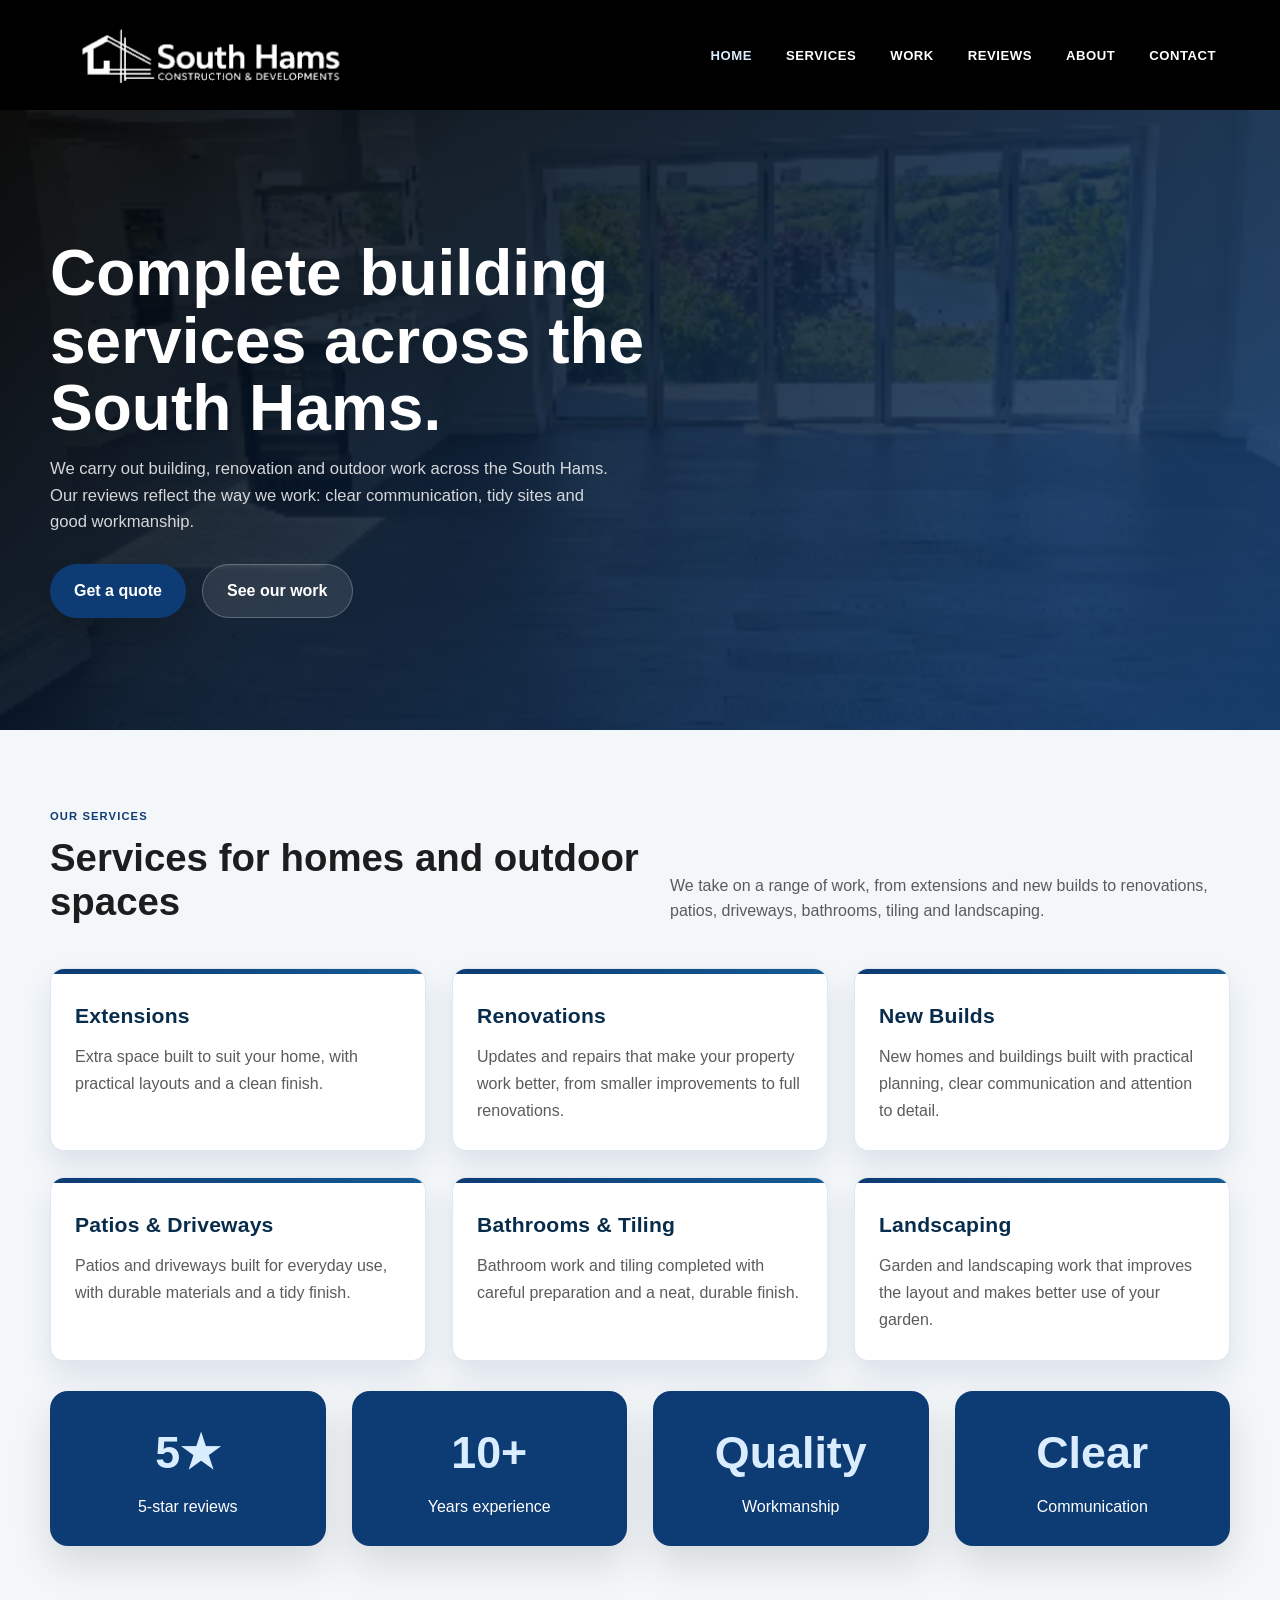
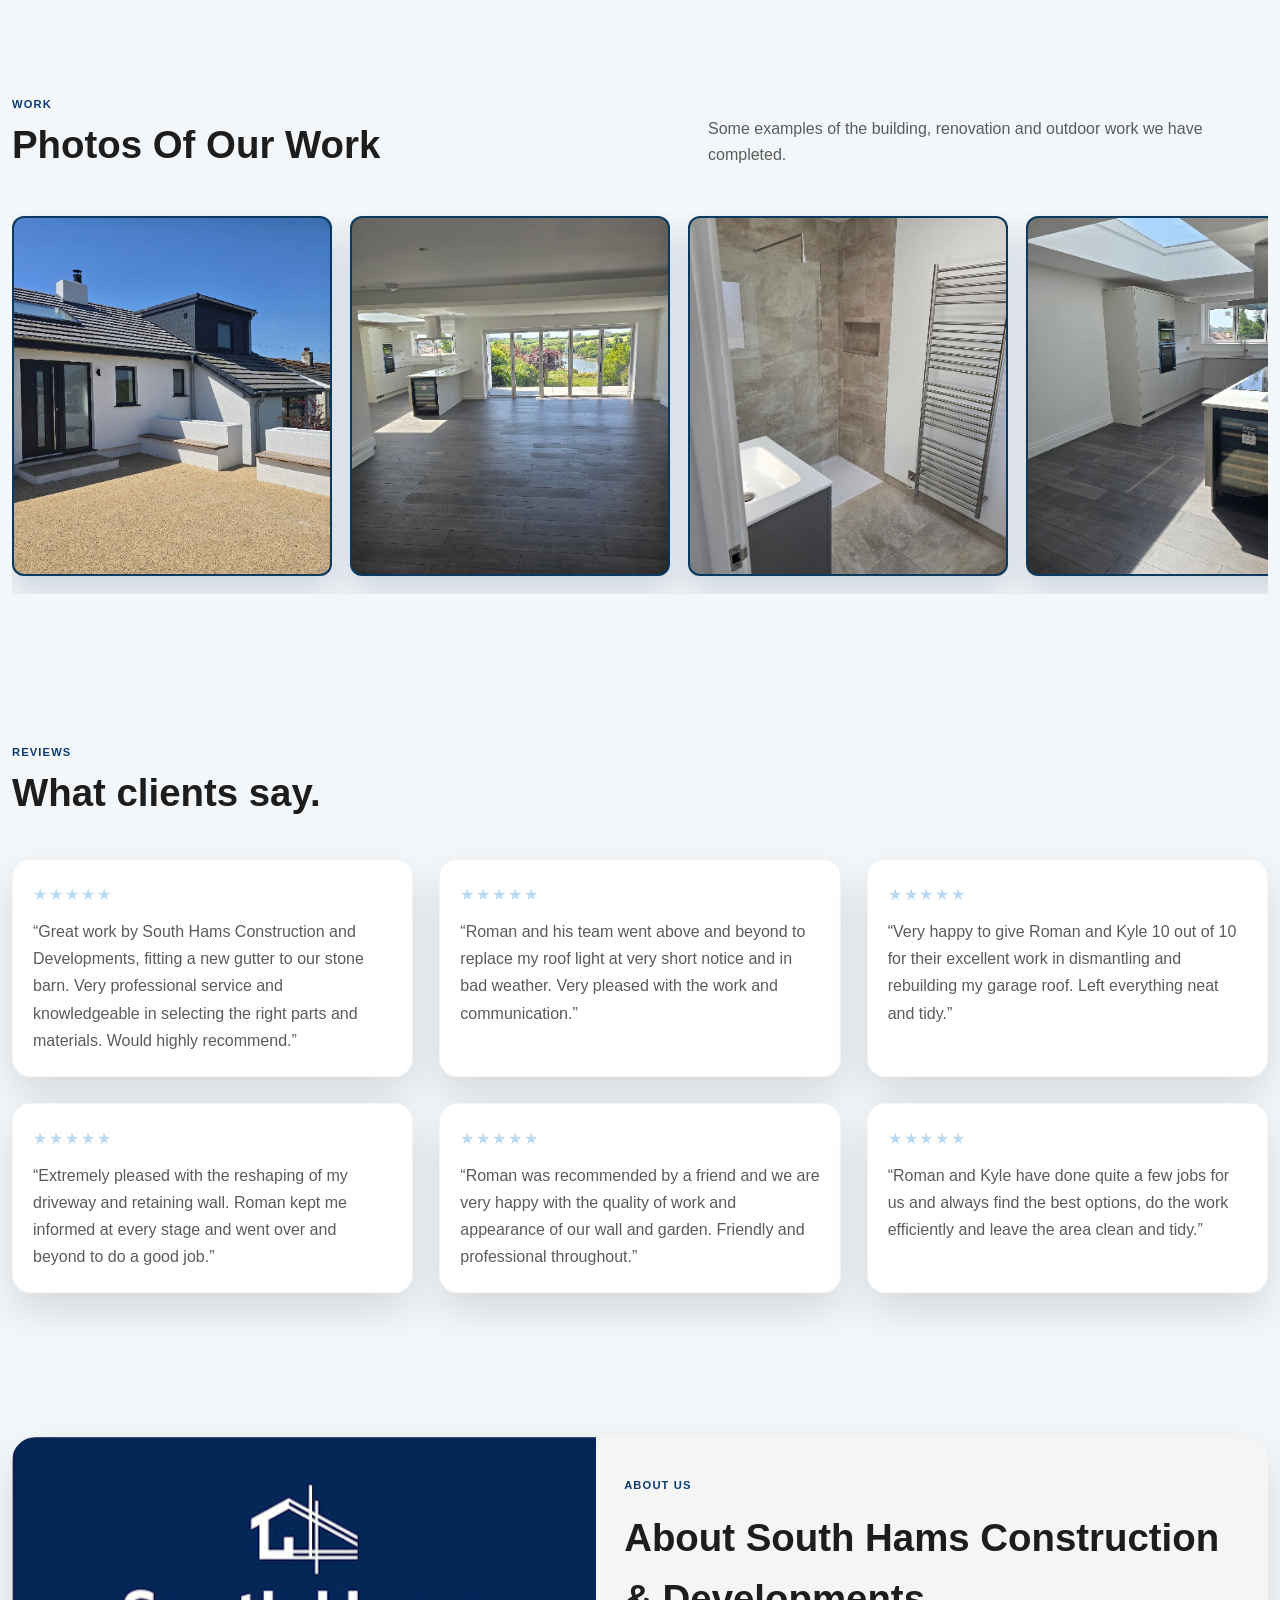
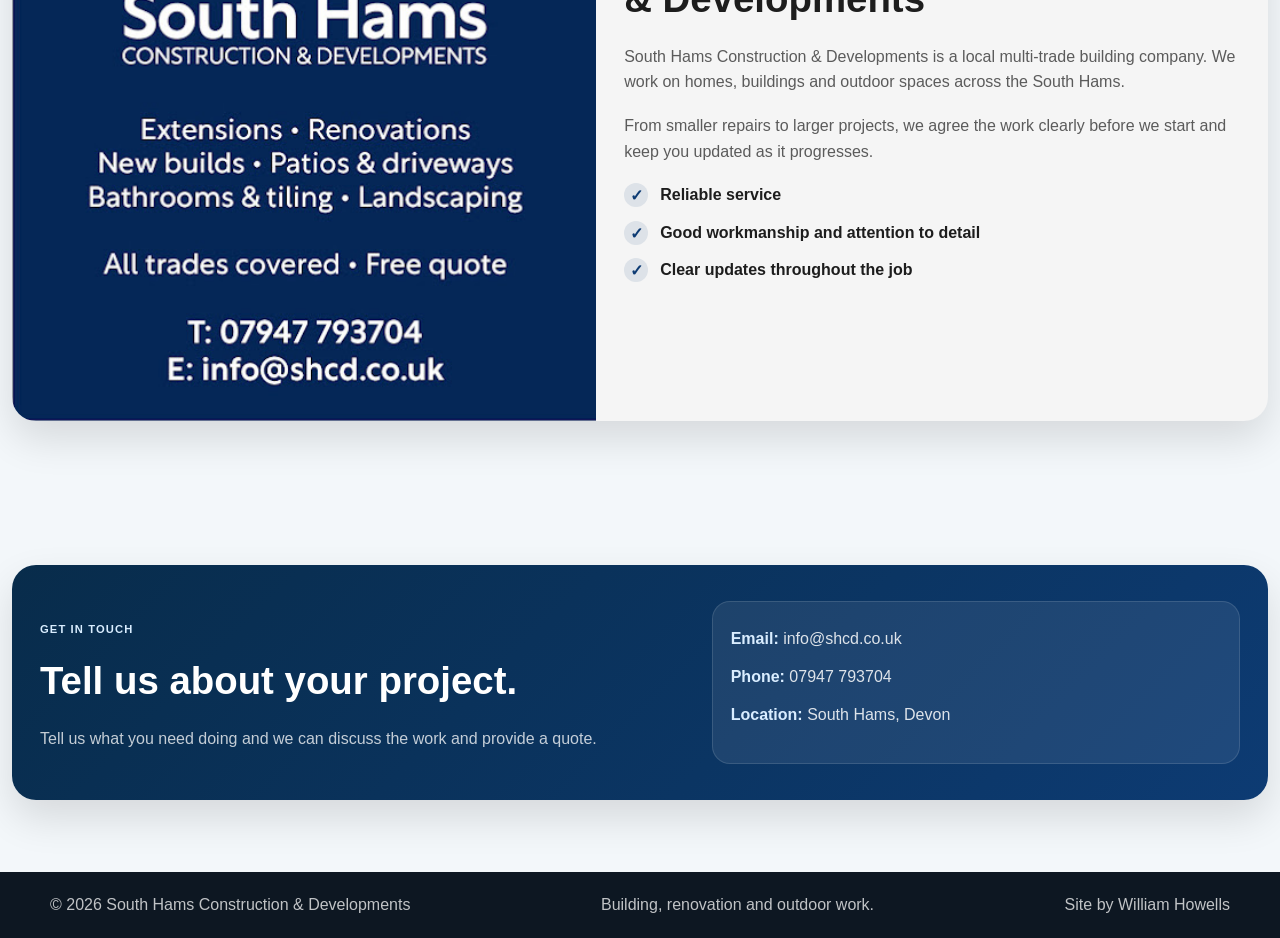
==== index.html @ f692ea6a "Fix Grey in Image" ====
<!DOCTYPE html>
<html lang="en">
    <head>
        <meta charset="UTF-8" />
        <meta name="viewport" content="width=device-width, initial-scale=1.0" />
        <title>South Hams Construction &amp; Developments</title>
        <meta name="description" content="South Hams Construction &amp; Developments delivers multi-trade building, renovation and outdoor work across the South Hams." />
        <meta name="robots" content="index, follow" />
        <meta name="author" content="William Howells" />
        <meta name="theme-color" content="#000000" />
        <meta property="og:type" content="website" />
        <meta property="og:title" content="South Hams Construction and Developments" />
        <meta property="og:description" content="Multi-trade building, renovation and outdoor work across the South Hams." />
        <meta property="og:image" content="Photos/Logo5-transparent.png" />
        <meta name="twitter:card" content="summary" />
        <meta name="twitter:title" content="South Hams Construction and Developments" />
        <meta name="twitter:description" content="Multi-trade building, renovation and outdoor work across the South Hams." />
        <script type="application/ld+json">
        {
            "@context": "https://schema.org",
            "@type": "LocalBusiness",
            "name": "South Hams Construction and Developments",
            "description": "Multi-trade building, renovation and outdoor work across the South Hams.",
            "image": "Photos/Logo5-transparent.png",
            "email": "info@shcd.co.uk",
            "areaServed": {
                "@type": "AdministrativeArea",
                "name": "South Hams, Devon"
            },
            "serviceType": ["Extensions", "Renovations", "New builds", "Patios and driveways", "Bathrooms and tiling", "Landscaping"]
        }
        </script>
        <link rel="stylesheet" href="style.css" />
    </head>
    <body>
        <header class="topbar">
            <div class="container navbar">
                <a href="#home" class="brand" aria-label="South Hams Construction &amp; Developments home">
                    <img src="Photos/Logo5-transparent.png" alt="South Hams Construction &amp; Developments logo" />
                </a>

                <nav class="nav-links" aria-label="Main navigation">
                    <a class="active" href="#home">Home</a>
                    <a href="#services">Services</a>
                    <a href="#work">Work</a>
                    <a href="#reviews">Reviews</a>
                    <a href="#about">About</a>
                    <a href="#contact">Contact</a>
                </nav>
            </div>
        </header>

        <main id="home">
            <section class="hero">
                <div class="container hero-inner">
                    <div class="hero-copy">
                        <h1>Complete building services across the South Hams.</h1>
                        <p>
                            We carry out building, renovation and outdoor work across the South Hams. Our reviews reflect the way we work: clear communication, tidy sites and good workmanship.
                        </p>
                        <div class="hero-actions">
                            <a class="btn btn-primary" href="#contact">Get a quote</a>
                            <a class="btn btn-secondary" href="#work">See our work</a>
                        </div>
                    </div>
                </div>
            </section>

            <section class="section" id="services">
                <div class="container section-inner">
                    <div class="section-heading">
                        <div>
                            <span class="section-tag">Our services</span>
                            <h2>Services for homes and outdoor spaces</h2>
                        </div>
                        <p>
                            We take on a range of work, from extensions and new builds to renovations, patios, driveways, bathrooms, tiling and landscaping.
                        </p>
                    </div>

                    <div class="services-grid">
                        <article class="service-card">
                            <h3>Extensions</h3>
                            <p>Extra space built to suit your home, with practical layouts and a clean finish.</p>
                        </article>

                        <article class="service-card">
                            <h3>Renovations</h3>
                            <p>Updates and repairs that make your property work better, from smaller improvements to full renovations.</p>
                        </article>

                        <article class="service-card">
                            <h3>New Builds</h3>
                            <p>New homes and buildings built with practical planning, clear communication and attention to detail.</p>
                        </article>

                        <article class="service-card">
                            <h3>Patios &amp; Driveways</h3>
                            <p>Patios and driveways built for everyday use, with durable materials and a tidy finish.</p>
                        </article>

                        <article class="service-card">
                            <h3>Bathrooms &amp; Tiling</h3>
                            <p>Bathroom work and tiling completed with careful preparation and a neat, durable finish.</p>
                        </article>

                        <article class="service-card">
                            <h3>Landscaping</h3>
                            <p>Garden and landscaping work that improves the layout and makes better use of your garden.</p>
                        </article>
                    </div>

                    <div class="stats-grid" aria-label="Company highlights">
                        <div class="stat-card">
                            <strong>5★</strong>
                            5-star reviews
                        </div>
                        <div class="stat-card">
                            <strong>10+</strong>
                            Years experience
                        </div>
                        <div class="stat-card">
                            <strong>Quality</strong>
                            Workmanship
                        </div>
                        <div class="stat-card">
                            <strong>Clear</strong>
                            Communication
                        </div>
                    </div>
                </div>
            </section>

            <section class="section" id="work">
                <div class="container section-inner">
                    <div class="section-heading">
                        <div>
                            <span class="section-tag">Work</span>
                            <h2>Photos Of Our Work</h2>
                        </div>
                        <p>
                            Some examples of the building, renovation and outdoor work we have completed.
                        </p>
                    </div>

                    <div class="gallery-grid">
                        <a class="gallery-item" href="Photos/unnamed.jpg" rel="noopener" aria-label="Open full-size image: Construction project"><img src="Photos/unnamed.jpg" alt="Construction project" /></a>
                        <a class="gallery-item" href="Photos/unnamed1.jpg" rel="noopener" aria-label="Open full-size image: Exterior build"><img src="Photos/unnamed1.jpg" alt="Exterior build" /></a>
                        <a class="gallery-item" href="Photos/unnamed3.jpg" rel="noopener" aria-label="Open full-size image: Renovation project"><img src="Photos/unnamed3.jpg" alt="Renovation project" /></a>
                        <a class="gallery-item" href="Photos/unnamed4.jpg" rel="noopener" aria-label="Open full-size image: Patio and structural work"><img src="Photos/unnamed4.jpg" alt="Patio and structural work" /></a>
                        <a class="gallery-item" href="Photos/unnamed5.jpg" rel="noopener" aria-label="Open full-size image: Garden and retaining wall work"><img src="Photos/unnamed5.jpg" alt="Garden and retaining wall work" /></a>
                        <a class="gallery-item" href="Photos/unnamed6.jpg" rel="noopener" aria-label="Open full-size image: Roofing and exterior detail"><img src="Photos/unnamed6.jpg" alt="Roofing and exterior detail" /></a>
                        <a class="gallery-item" href="Photos/unnamed7.jpg" rel="noopener" aria-label="Open full-size image: Building workmanship detail"><img src="Photos/unnamed7.jpg" alt="Building workmanship detail" /></a>
                        <a class="gallery-item" href="Photos/unnamed8.jpg" rel="noopener" aria-label="Open full-size image: Exterior property renovation"><img src="Photos/unnamed8.jpg" alt="Exterior property renovation" /></a>
                        <a class="gallery-item" href="Photos/unnamed9.jpg" rel="noopener" aria-label="Open full-size image: Project detail"><img src="Photos/unnamed9.jpg" alt="Project detail" /></a>
                        <a class="gallery-item" href="Photos/unnamed10.jpg" rel="noopener" aria-label="Open full-size image: Stonework and repair"><img src="Photos/unnamed10.jpg" alt="Stonework and repair" /></a>
                        <a class="gallery-item" href="Photos/unnamed11.jpg" rel="noopener" aria-label="Open full-size image: Construction work detail"><img src="Photos/unnamed11.jpg" alt="Construction work detail" /></a>
                        <a class="gallery-item" href="Photos/unnamed12.jpg" rel="noopener" aria-label="Open full-size image: Property exterior"><img src="Photos/unnamed12.jpg" alt="Property exterior" /></a>
                        <a class="gallery-item" href="Photos/unnamed13.jpg" rel="noopener" aria-label="Open full-size image: Renovation project"><img src="Photos/unnamed13.jpg" alt="Renovation project" /></a>
                        <a class="gallery-item" href="Photos/unnamed14.jpg" rel="noopener" aria-label="Open full-size image: Exterior finish"><img src="Photos/unnamed14.jpg" alt="Exterior finish" /></a>
                        <a class="gallery-item" href="Photos/unnamed15.jpg" rel="noopener" aria-label="Open full-size image: Patio build"><img src="Photos/unnamed15.jpg" alt="Patio build" /></a>
                        <a class="gallery-item" href="Photos/unnamed16.jpg" rel="noopener" aria-label="Open full-size image: Building exterior"><img src="Photos/unnamed16.jpg" alt="Building exterior" /></a>
                        <a class="gallery-item" href="Photos/unnamed17.jpg" rel="noopener" aria-label="Open full-size image: Building project"><img src="Photos/unnamed17.jpg" alt="Building project" /></a>
                        <a class="gallery-item" href="Photos/unnamed18.jpg" rel="noopener" aria-label="Open full-size image: Construction project"><img src="Photos/unnamed18.jpg" alt="Construction project" /></a>
                        <a class="gallery-item" href="Photos/unnamed19.jpg" rel="noopener" aria-label="Open full-size image: Exterior project"><img src="Photos/unnamed19.jpg" alt="Exterior project" /></a>
                        <a class="gallery-item" href="Photos/unnamed20.jpg" rel="noopener" aria-label="Open full-size image: Property improvement"><img src="Photos/unnamed20.jpg" alt="Property improvement" /></a>
                        <a class="gallery-item" href="Photos/unnamed21.jpg" rel="noopener" aria-label="Open full-size image: Building work"><img src="Photos/unnamed21.jpg" alt="Building work" /></a>
                        <a class="gallery-item" href="Photos/unnamed22.jpg" rel="noopener" aria-label="Open full-size image: Renovation work"><img src="Photos/unnamed22.jpg" alt="Renovation work" /></a>
                        <a class="gallery-item" href="Photos/unnamed23.jpg" rel="noopener" aria-label="Open full-size image: Outdoor improvement"><img src="Photos/unnamed23.jpg" alt="Outdoor improvement" /></a>
                    </div>
                </div>
            </section>

            <section class="section" id="reviews">
                <div class="container section-inner">
                    <div class="section-heading">
                        <div>
                            <span class="section-tag">Reviews</span>
                            <h2>What clients say.</h2>
                        </div>
                    </div>

                    <div class="review-grid">
                        <article class="review-card">
                            <div class="review-stars">★★★★★</div>
                            <p>“Great work by South Hams Construction and Developments, fitting a new gutter to our stone barn. Very professional service and knowledgeable in selecting the right parts and materials. Would highly recommend.”</p>
                        </article>
                        <article class="review-card">
                            <div class="review-stars">★★★★★</div>
                            <p>“Roman and his team went above and beyond to replace my roof light at very short notice and in bad weather. Very pleased with the work and communication.”</p>
                        </article>
                        <article class="review-card">
                            <div class="review-stars">★★★★★</div>
                            <p>“Very happy to give Roman and Kyle 10 out of 10 for their excellent work in dismantling and rebuilding my garage roof. Left everything neat and tidy.”</p>
                        </article>
                        <article class="review-card">
                            <div class="review-stars">★★★★★</div>
                            <p>“Extremely pleased with the reshaping of my driveway and retaining wall. Roman kept me informed at every stage and went over and beyond to do a good job.”</p>
                        </article>
                        <article class="review-card">
                            <div class="review-stars">★★★★★</div>
                            <p>“Roman was recommended by a friend and we are very happy with the quality of work and appearance of our wall and garden. Friendly and professional throughout.”</p>
                        </article>
                        <article class="review-card">
                            <div class="review-stars">★★★★★</div>
                            <p>“Roman and Kyle have done quite a few jobs for us and always find the best options, do the work efficiently and leave the area clean and tidy.”</p>
                        </article>
                    </div>
                </div>
            </section>

            <section class="section" id="about">
                <div class="container about-wrap">
                    <div class="about-grid">
                        <div class="about-image">
                            <img src="Photos/Logo2.jpg" alt="South Hams Construction &amp; Developments company branding" />
                        </div>

                        <div class="about-copy">
                            <span class="section-tag">About us</span>
                            <h3>About South Hams Construction &amp; Developments</h3>
                            <p>
                                South Hams Construction &amp; Developments is a local multi-trade building company. We work on homes, buildings and outdoor spaces across the South Hams.
                            </p>
                            <p>
                                From smaller repairs to larger projects, we agree the work clearly before we start and keep you updated as it progresses.
                            </p>
                            <ul class="check-list">
                                <li>Reliable service</li>
                                <li>Good workmanship and attention to detail</li>
                                <li>Clear updates throughout the job</li>
                            </ul>
                        </div>
                    </div>
                </div>
            </section>

            <section class="section" id="contact">
                <div class="container contact">
                    <div class="contact-grid">
                        <div class="contact-copy">
                            <span class="section-tag" style="color: var(--brand-gold-soft);">Get in touch</span>
                            <h2>Tell us about your project.</h2>
                            <p>
                                Tell us what you need doing and we can discuss the work and provide a quote.
                            </p>
                        </div>

                        <div class="contact-card">
                            <p><strong>Email:</strong> <a href="mailto:info@shcd.co.uk">info@shcd.co.uk</a></p>
                            <p><strong>Phone:</strong> <a href="tel:07947793704">07947 793704</a></p>
                            <p><strong>Location:</strong> South Hams, Devon</p>
                        </div>
                    </div>
                </div>
            </section>
        </main>

        <div class="lightbox" id="lightbox" role="dialog" aria-modal="true" aria-label="Image preview" hidden>
            <button class="lightbox-close" id="lightbox-close" type="button" aria-label="Close image preview">&times;</button>
            <img class="lightbox-image" id="lightbox-image" alt="" />
        </div>

        <footer>
            <div class="container footer-inner">
                <span>© 2026 South Hams Construction &amp; Developments</span>
                <span>Building, renovation and outdoor work.</span>
                <span>Site by William Howells</span>
            </div>
        </footer>
        <script>
            const galleryLinks = document.querySelectorAll(".gallery-item");
            const lightbox = document.getElementById("lightbox");
            const lightboxImage = document.getElementById("lightbox-image");
            const lightboxClose = document.getElementById("lightbox-close");
            let lastFocusedGalleryItem;

            function closeLightbox() {
                lightbox.hidden = true;
                document.body.classList.remove("lightbox-open");
                if (lastFocusedGalleryItem) lastFocusedGalleryItem.focus();
            }

            galleryLinks.forEach((galleryLink) => {
                galleryLink.addEventListener("click", (event) => {
                    event.preventDefault();
                    lastFocusedGalleryItem = galleryLink;
                    lightboxImage.src = galleryLink.href;
                    lightboxImage.alt = galleryLink.querySelector("img").alt;
                    lightbox.hidden = false;
                    document.body.classList.add("lightbox-open");
                    lightboxClose.focus();
                });
            });

            lightboxClose.addEventListener("click", closeLightbox);
            lightbox.addEventListener("click", (event) => {
                if (event.target === lightbox) closeLightbox();
            });
            document.addEventListener("keydown", (event) => {
                if (event.key === "Escape" && !lightbox.hidden) closeLightbox();
            });
        </script>
    </body>
</html>
---- style.css ----
:root {
    --brand-black: #000000;
    --brand-black-soft: #111111;
    --brand-blue: #0d3b73;
    --brand-blue-deep: #082c4b;
    --brand-blue-mid: #155a93;
    --brand-blue-light: #e8f1f8;
    --brand-gold: #b9d9f2;
    --brand-gold-soft: #d9edff;
    --text: #1d1d1d;
    --muted: #5b5b5b;
    --white: #ffffff;
    --panel: #f5f5f5;
    --shadow: 0 18px 40px rgba(0, 0, 0, 0.12);
}

* {
    box-sizing: border-box;
}

html {
    scroll-behavior: smooth;
}

body {
    margin: 0;
    font-family: Arial, Helvetica, sans-serif;
    background: #f3f7fa;
    color: var(--text);
    line-height: 1.6;
}

a {
    color: inherit;
    text-decoration: none;
}

img {
    max-width: 100%;
    display: block;
}

.container {
    width: min(1180px, calc(100% - 32px));
    margin: 0 auto;
}

.topbar {
    position: sticky;
    top: 0;
    z-index: 20;
    background: #000000;
    border-bottom: none;
    box-shadow: none;
}

.navbar {
    display: flex;
    align-items: center;
    justify-content: space-between;
    min-height: 110px;
    gap: 20px;
}

.brand {
    display: inline-flex;
    align-items: center;
    gap: 0;
    font-weight: 800;
    letter-spacing: 0.05em;
    text-transform: uppercase;
    color: #ffffff;
    font-size: 0.8rem;
}

.brand img {
    width: clamp(230px, 26vw, 340px);
    height: auto;
    object-fit: contain;
    border-radius: 0;
    background: transparent;
    box-shadow: none;
    padding: 0;
    margin: 0;
    display: block;
    filter: none;
}

.nav-links {
    display: flex;
    align-items: center;
    gap: 6px;
    flex-wrap: wrap;
}

.nav-links a {
    padding: 10px 14px;
    border-radius: 0;
    font-size: 0.82rem;
    font-weight: 700;
    letter-spacing: 0.04em;
    color: var(--white);
    text-transform: uppercase;
    transition: all 0.2s ease;
}

.nav-links a:hover,
.nav-links a.active {
    background: transparent;
    color: var(--brand-gold-soft);
    box-shadow: none;
}

.hero {
    background: linear-gradient(135deg, rgba(0, 0, 0, 0.9), rgba(13, 59, 115, 0.82)),
        url('Photos/unnamed1.jpg') center/cover no-repeat;
    min-height: 620px;
    display: flex;
    align-items: center;
}

.hero-inner {
    display: grid;
    grid-template-columns: 1fr;
    align-items: center;
    gap: 42px;
    padding: 72px 0;
}

.hero-copy {
    color: var(--white);
    max-width: 700px;
}

.eyebrow {
    display: inline-block;
    background: rgba(21, 90, 147, 0.28);
    color: var(--brand-gold-soft);
    border: 1px solid rgba(217, 237, 255, 0.5);
    padding: 8px 14px;
    border-radius: 999px;
    letter-spacing: 0.09em;
    text-transform: uppercase;
    font-weight: 800;
    font-size: 0.68rem;
}

.hero-copy h1 {
    font-size: clamp(2.4rem, 5vw, 4.5rem);
    line-height: 1.05;
    margin: 18px 0 14px;
}

.hero-copy p {
    margin: 0;
    color: rgba(255, 255, 255, 0.82);
    max-width: 560px;
    font-size: 1.04rem;
}

.hero-actions {
    display: flex;
    flex-wrap: wrap;
    gap: 16px;
    margin-top: 28px;
}

.btn {
    display: inline-flex;
    align-items: center;
    justify-content: center;
    border-radius: 999px;
    padding: 13px 24px;
    font-weight: 700;
    transition: transform 0.2s ease;
}

.btn:hover {
    transform: translateY(-1px);
}

.btn-primary {
    background: var(--brand-blue);
    color: var(--white);
    box-shadow: 0 15px 28px rgba(17, 17, 17, 0.2);
}

.btn-secondary {
    background: rgba(255, 255, 255, 0.1);
    color: var(--white);
    border: 1px solid rgba(255, 255, 255, 0.24);
}

.hero-card {
    background: rgba(255, 255, 255, 0.1);
    border: 1px solid rgba(255, 255, 255, 0.2);
    border-radius: 22px;
    padding: 18px;
    box-shadow: var(--shadow);
}

.hero-card img {
    width: 100%;
    height: 260px;
    object-fit: cover;
    border-radius: 15px;
    margin-bottom: 16px;
}

.hero-card .hero-logo {
    width: calc(100% + 36px);
    max-width: none;
    height: auto;
    aspect-ratio: 319 / 77;
    object-fit: contain;
    background: #ffffff;
    padding: 0;
    margin-left: -18px;
}

.hero-card h3 {
    margin: 0 0 6px;
    font-size: 1.4rem;
    color: var(--white);
}

.hero-card p {
    margin: 0;
    color: rgba(255, 255, 255, 0.8);
}

.section {
    padding: 72px 0;
}

.section-inner {
    display: grid;
    gap: 30px;
}

.section-heading {
    display: flex;
    justify-content: space-between;
    gap: 18px;
    align-items: end;
    margin-bottom: 14px;
}

.section-heading h2 {
    margin: 8px 0 0;
    font-size: clamp(2rem, 3vw, 3rem);
    line-height: 1.15;
}

.section-tag {
    color: var(--brand-blue);
    text-transform: uppercase;
    letter-spacing: 0.1em;
    font-size: 0.7rem;
    font-weight: 800;
}

#work .container,
#reviews .container,
#about .container,
#contact .container {
    width: min(1400px, calc(100% - 24px));
}

.section-heading p {
    margin: 0;
    max-width: 560px;
    color: var(--muted);
}

.services-grid,
.contact-grid,
.gallery-grid,
.stats-grid,
.review-grid {
    display: grid;
    gap: 26px;
}

.services-grid {
    grid-template-columns: repeat(3, minmax(0, 1fr));
}

.service-card {
    position: relative;
    overflow: hidden;
    background: var(--white);
    border-radius: 14px;
    padding: 30px 24px 26px;
    box-shadow: 0 14px 30px rgba(8, 44, 75, 0.1);
    border: 1px solid rgba(13, 59, 115, 0.12);
    transition: transform 0.2s ease, box-shadow 0.2s ease, border-color 0.2s ease;
}

.service-card::before {
    content: "";
    position: absolute;
    inset: 0 0 auto;
    height: 5px;
    background: linear-gradient(90deg, var(--brand-blue), var(--brand-blue-mid));
}

.service-card:hover {
    transform: translateY(-5px);
    border-color: rgba(13, 59, 115, 0.3);
    box-shadow: 0 20px 36px rgba(8, 44, 75, 0.16);
}

.service-icon {
    width: 54px;
    height: 54px;
    display: grid;
    place-items: center;
    border-radius: 16px;
    background: rgba(13, 59, 115, 0.08);
    font-size: 1.5rem;
    margin-bottom: 16px;
}

.service-card h3 {
    margin: 0 0 10px;
    color: var(--brand-blue-deep);
    font-size: 1.32rem;
    letter-spacing: 0.01em;
}

.service-card p {
    margin: 0;
    color: var(--muted);
    line-height: 1.7;
}

.stats-grid {
    grid-template-columns: repeat(4, minmax(0, 1fr));
}

.stat-card {
    background: var(--brand-blue);
    color: var(--white);
    border-radius: 18px;
    padding: 26px 18px;
    text-align: center;
    box-shadow: var(--shadow);
}

.stat-card strong {
    display: block;
    font-size: clamp(2rem, 4vw, 2.8rem);
    color: var(--brand-gold-soft);
    margin-bottom: 6px;
}

.gallery-grid {
    display: grid;
    grid-auto-flow: column;
    grid-auto-columns: minmax(320px, 1fr);
    gap: 18px;
    width: 100%;
    overflow-x: auto;
    overscroll-behavior-inline: contain;
    scroll-snap-type: x proximity;
    padding: 4px 4px 18px;
    scrollbar-color: var(--brand-blue-mid) var(--brand-blue-light);
    scrollbar-width: thin;
}

.gallery-grid::-webkit-scrollbar {
    height: 10px;
}

.gallery-grid::-webkit-scrollbar-track {
    background: var(--brand-blue-light);
    border-radius: 999px;
}

.gallery-grid::-webkit-scrollbar-thumb {
    background: var(--brand-blue-mid);
    border-radius: 999px;
}

.gallery-item {
    scroll-snap-align: start;
    position: relative;
    display: block;
    overflow: hidden;
    border-radius: 12px;
    background: var(--brand-blue-deep);
    box-shadow: 0 16px 32px rgba(8, 44, 75, 0.16);
    height: 360px;
    border: 2px solid rgba(21, 90, 147, 0.28);
    transition: transform 0.25s ease, box-shadow 0.25s ease, border-color 0.25s ease;
}

.gallery-item::after {
    content: "";
    position: absolute;
    inset: 0;
    background: linear-gradient(135deg, rgba(13, 59, 115, 0.28), rgba(0, 0, 0, 0.08));
    opacity: 0;
    pointer-events: none;
    transition: opacity 0.25s ease;
}

.gallery-item:focus-visible {
    outline: 3px solid var(--brand-blue-mid);
    outline-offset: 4px;
}

.gallery-item:hover {
    transform: translateY(-5px);
    border-color: var(--brand-blue-mid);
    box-shadow: 0 24px 42px rgba(8, 44, 75, 0.26);
}

.gallery-item:hover::after {
    opacity: 1;
}

.gallery-item img {
    width: 100%;
    height: 100%;
    object-fit: cover;
    object-position: center;
    transition: transform 0.45s ease;
}

.gallery-item:hover img {
    transform: scale(1.05);
}

.about-wrap {
    background: var(--panel);
    border-radius: 24px;
    overflow: hidden;
    box-shadow: var(--shadow);
}

.about-grid {
    display: grid;
    grid-template-columns: 1fr 1.15fr;
}

.about-image img {
    width: 100%;
    height: 100%;
    object-fit: cover;
}

.about-copy {
    padding: 34px 28px;
}

.about-copy h3 {
    margin: 10px 0 14px;
    font-size: clamp(2rem, 3vw, 2.6rem);
}

.about-copy p {
    margin: 0 0 18px;
    color: var(--muted);
}

.check-list {
    list-style: none;
    padding: 0;
    margin: 0;
    display: grid;
    gap: 12px;
}

.check-list li {
    display: flex;
    align-items: center;
    gap: 12px;
    font-weight: 700;
    color: var(--text);
}

.check-list li::before {
    content: "✓";
    width: 24px;
    height: 24px;
    display: inline-grid;
    place-items: center;
    border-radius: 50%;
    background: rgba(13, 59, 115, 0.1);
    color: var(--brand-blue);
}

.review-grid {
    grid-template-columns: repeat(3, minmax(0, 1fr));
}

.review-card {
    background: var(--white);
    border-radius: 18px;
    padding: 22px 20px;
    box-shadow: var(--shadow);
    border: 1px solid rgba(13, 59, 115, 0.05);
}

.review-stars {
    color: var(--brand-gold);
    letter-spacing: 0.12em;
    font-size: 1rem;
    margin-bottom: 10px;
}

.review-card p {
    margin: 0;
    color: var(--muted);
    line-height: 1.7;
}

.contact {
    background: linear-gradient(135deg, var(--brand-blue-deep), var(--brand-blue));
    color: var(--white);
    border-radius: 24px;
    padding: 36px 28px;
    box-shadow: var(--shadow);
}

.contact-grid {
    grid-template-columns: 1.1fr 0.9fr;
    align-items: center;
}

.contact-copy h2 {
    margin: 10px 0 0;
    font-size: clamp(2rem, 3vw, 3rem);
}

.contact-copy p {
    margin: 14px 0 0;
    color: rgba(255, 255, 255, 0.76);
}

.contact-card {
    background: rgba(255, 255, 255, 0.08);
    border: 1px solid rgba(255, 255, 255, 0.12);
    border-radius: 18px;
    padding: 24px 18px;
}

.contact-card p {
    margin: 0 0 12px;
    color: rgba(255, 255, 255, 0.85);
}

.contact-card strong {
    color: var(--brand-gold-soft);
}

footer {
    background: #0d1722;
    color: rgba(255, 255, 255, 0.74);
    padding: 20px 0;
}

.footer-inner {
    display: flex;
    justify-content: space-between;
    align-items: center;
    gap: 12px;
    flex-wrap: wrap;
}

@media (max-width: 980px) {
    .hero-inner,
    .about-grid,
    .contact-grid,
    .services-grid,
    .review-grid {
        grid-template-columns: 1fr;
    }

    .gallery-grid {
        grid-template-columns: repeat(2, minmax(0, 1fr));
    }

    .stats-grid {
        grid-template-columns: repeat(2, minmax(0, 1fr));
    }

    .section-heading {
        display: block;
    }
    .section-heading p {
        margin-top: 12px;
    }
}

@media (max-width: 620px) {
    .navbar {
        padding: 14px 0;
        min-height: auto;
        flex-direction: column;
        align-items: flex-start;
    }

    .nav-links {
        gap: 6px;
    }

    .nav-links a {
        padding: 8px 10px;
        font-size: 0.8rem;
    }

    .hero {
        min-height: 520px;
    }

    .gallery-grid,
    .stats-grid {
        grid-template-columns: 1fr;
    }

    .hero-card img {
        height: 220px;
    }

    .about-copy {
        padding: 24px 18px;
    }
}

@media (max-width: 980px) {
    .gallery-grid {
        grid-template-columns: none;
        grid-auto-columns: minmax(280px, 44vw);
    }
}

@media (max-width: 620px) {
    .gallery-grid {
        grid-template-columns: none;
        grid-auto-columns: minmax(260px, 84vw);
    }
}

.lightbox {
    position: fixed;
    inset: 0;
    z-index: 100;
    display: grid;
    place-items: center;
    padding: 32px;
    background: rgba(0, 0, 0, 0.9);
}

.lightbox[hidden] {
    display: none;
}

.lightbox-image {
    max-width: min(1100px, 94vw);
    max-height: 88vh;
    width: auto;
    height: auto;
    object-fit: contain;
    border: 2px solid var(--brand-blue-mid);
    box-shadow: 0 24px 60px rgba(0, 0, 0, 0.45);
}

.lightbox-close {
    position: absolute;
    top: 20px;
    right: 24px;
    width: 44px;
    height: 44px;
    border: 1px solid rgba(255, 255, 255, 0.45);
    border-radius: 50%;
    background: var(--brand-black);
    color: var(--white);
    font-size: 1.8rem;
    line-height: 1;
    cursor: pointer;
}

.lightbox-close:hover,
.lightbox-close:focus-visible {
    background: var(--brand-blue);
}

.lightbox-open {
    overflow: hidden;
}

/* Mobile layout refinements */
@media (max-width: 620px) {
    .container {
        width: min(calc(100% - 24px), 560px);
    }

    .navbar {
        display: block;
        min-height: 0;
        padding: 10px 0 12px;
    }

    .brand img {
        width: 245px;
    }

    .nav-links {
        width: calc(100vw - 24px);
        margin-top: 10px;
        gap: 4px;
        flex-wrap: nowrap;
        overflow-x: auto;
        padding-bottom: 4px;
        scrollbar-width: none;
    }

    .nav-links::-webkit-scrollbar {
        display: none;
    }

    .nav-links a {
        flex: 0 0 auto;
        padding: 8px 11px;
        font-size: 0.7rem;
        letter-spacing: 0.02em;
    }

    .hero {
        min-height: 0;
    }

    .hero-inner {
        padding: 56px 0 64px;
    }

    .hero-copy h1 {
        font-size: clamp(2.2rem, 11vw, 3.25rem);
        line-height: 1.02;
        margin-top: 16px;
    }

    .hero-copy p {
        font-size: 0.98rem;
    }

    .hero-actions {
        display: grid;
        grid-template-columns: 1fr;
        gap: 10px;
        margin-top: 22px;
    }

    .btn {
        width: 100%;
        padding: 12px 18px;
    }

    .section {
        padding: 48px 0;
    }

    .section-inner {
        gap: 22px;
    }

    .section-heading h2 {
        font-size: 1.85rem;
    }

    .services-grid,
    .review-grid {
        gap: 14px;
    }

    .service-card,
    .review-card {
        padding: 24px 18px 22px;
    }

    .stats-grid {
        gap: 12px;
        grid-template-columns: repeat(2, minmax(0, 1fr));
    }

    .stat-card {
        padding: 18px 10px;
        font-size: 0.88rem;
    }

    .stat-card strong {
        font-size: 1.65rem;
    }

    .about-copy {
        padding: 26px 20px;
    }

    .about-copy h3,
    .contact-copy h2 {
        font-size: 1.85rem;
    }

    .contact {
        border-radius: 16px;
        padding: 26px 18px;
    }

    .contact-card {
        padding: 18px 16px;
        overflow-wrap: anywhere;
    }

    .footer-inner {
        display: grid;
        gap: 4px;
        font-size: 0.82rem;
    }

    .lightbox {
        padding: 16px;
    }

    .lightbox-image {
        max-width: 96vw;
        max-height: 78vh;
    }

    .lightbox-close {
        top: 12px;
        right: 12px;
    }
}

/* Mobile card emphasis */
@media (max-width: 620px) {
    .service-card,
    .review-card {
        border: 1px solid rgba(13, 59, 115, 0.18);
        border-left: 5px solid var(--brand-blue-mid);
        border-radius: 10px;
        box-shadow: 0 10px 22px rgba(8, 44, 75, 0.12);
    }

    .service-card::before {
        height: 3px;
    }

    .service-card h3 {
        font-size: 1.2rem;
    }

    .service-card p,
    .review-card p {
        font-size: 0.94rem;
        line-height: 1.6;
    }

    .review-card {
        background: #ffffff;
    }

    .review-stars {
        margin-bottom: 8px;
    }

    .stat-card {
        min-height: 104px;
        display: grid;
        align-content: center;
        border-radius: 10px;
        border: 1px solid rgba(217, 237, 255, 0.32);
        box-shadow: 0 10px 22px rgba(8, 44, 75, 0.16);
    }

    .about-wrap {
        border: 1px solid rgba(13, 59, 115, 0.16);
        box-shadow: 0 12px 26px rgba(8, 44, 75, 0.12);
    }

    .contact {
        border: 1px solid rgba(217, 237, 255, 0.28);
        box-shadow: 0 14px 30px rgba(8, 44, 75, 0.2);
    }

    .contact-card {
        border-left: 4px solid var(--brand-gold-soft);
        background: rgba(0, 0, 0, 0.2);
    }
}
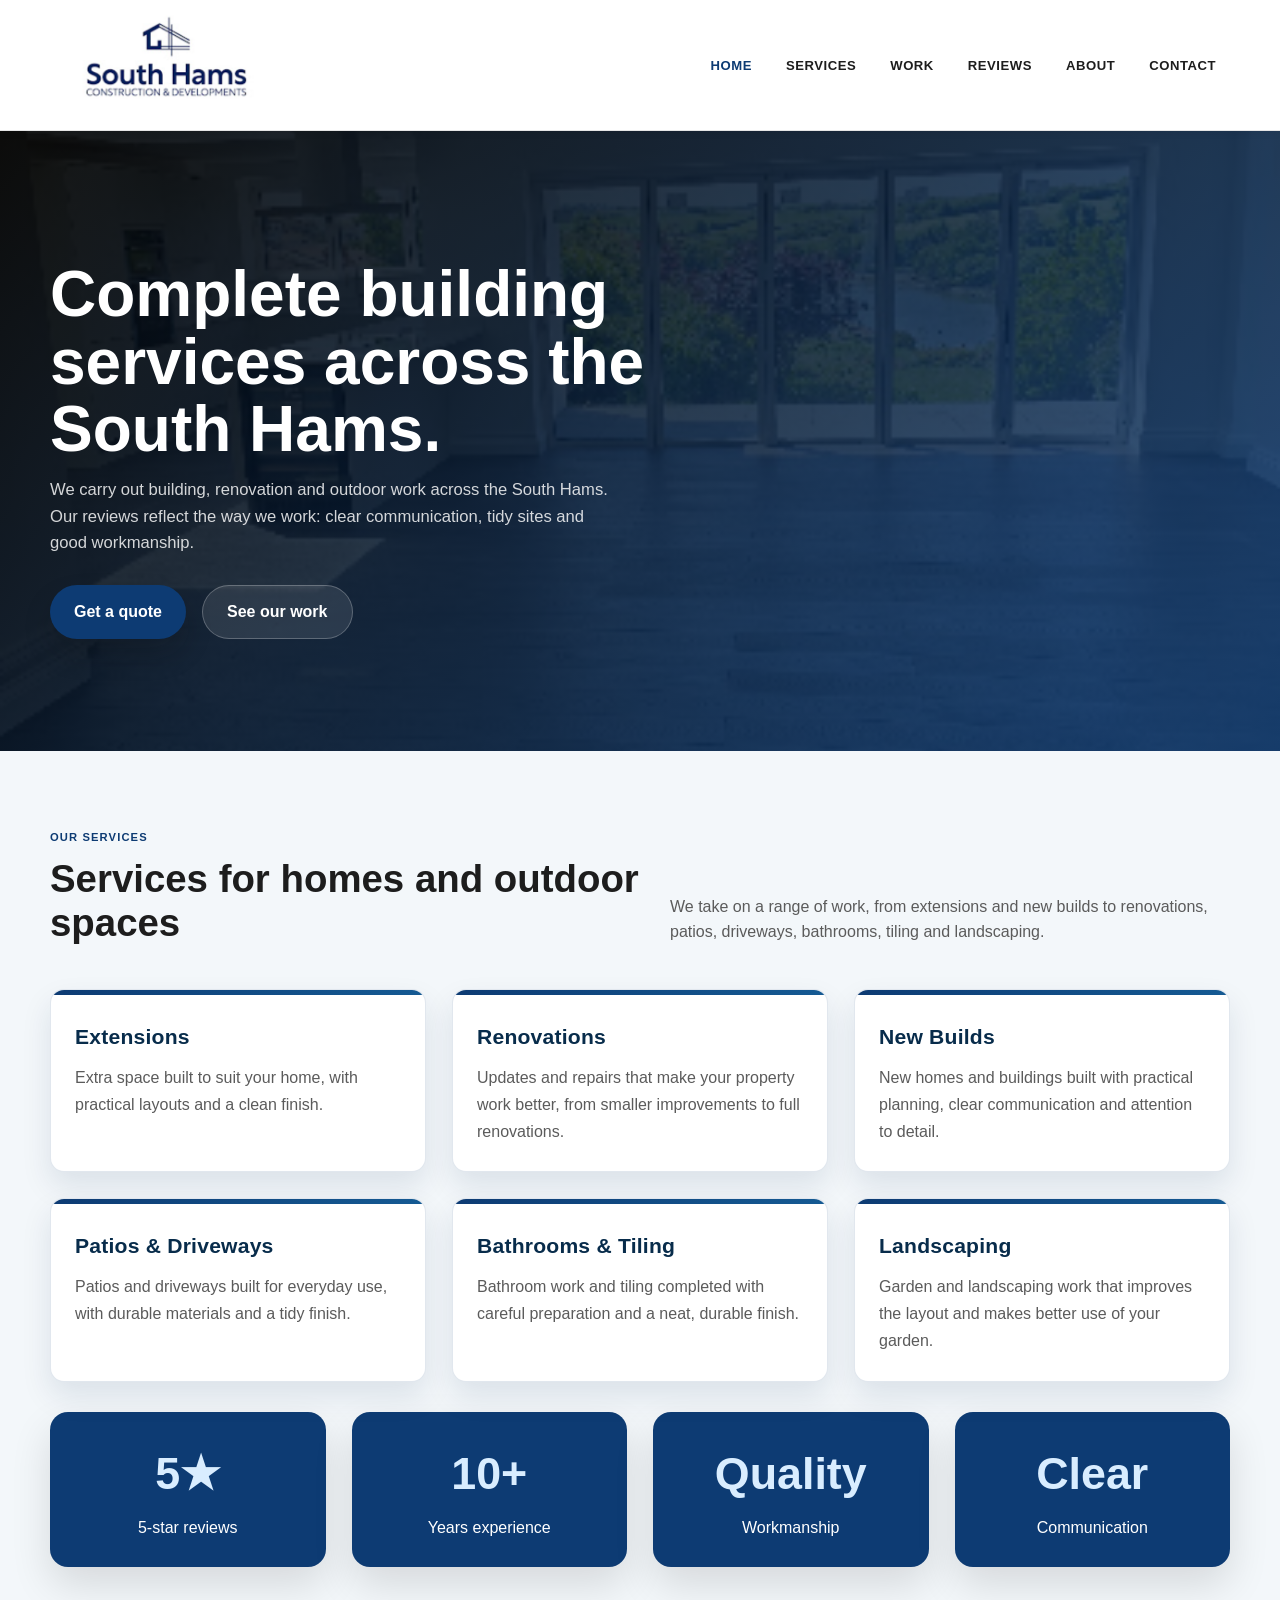
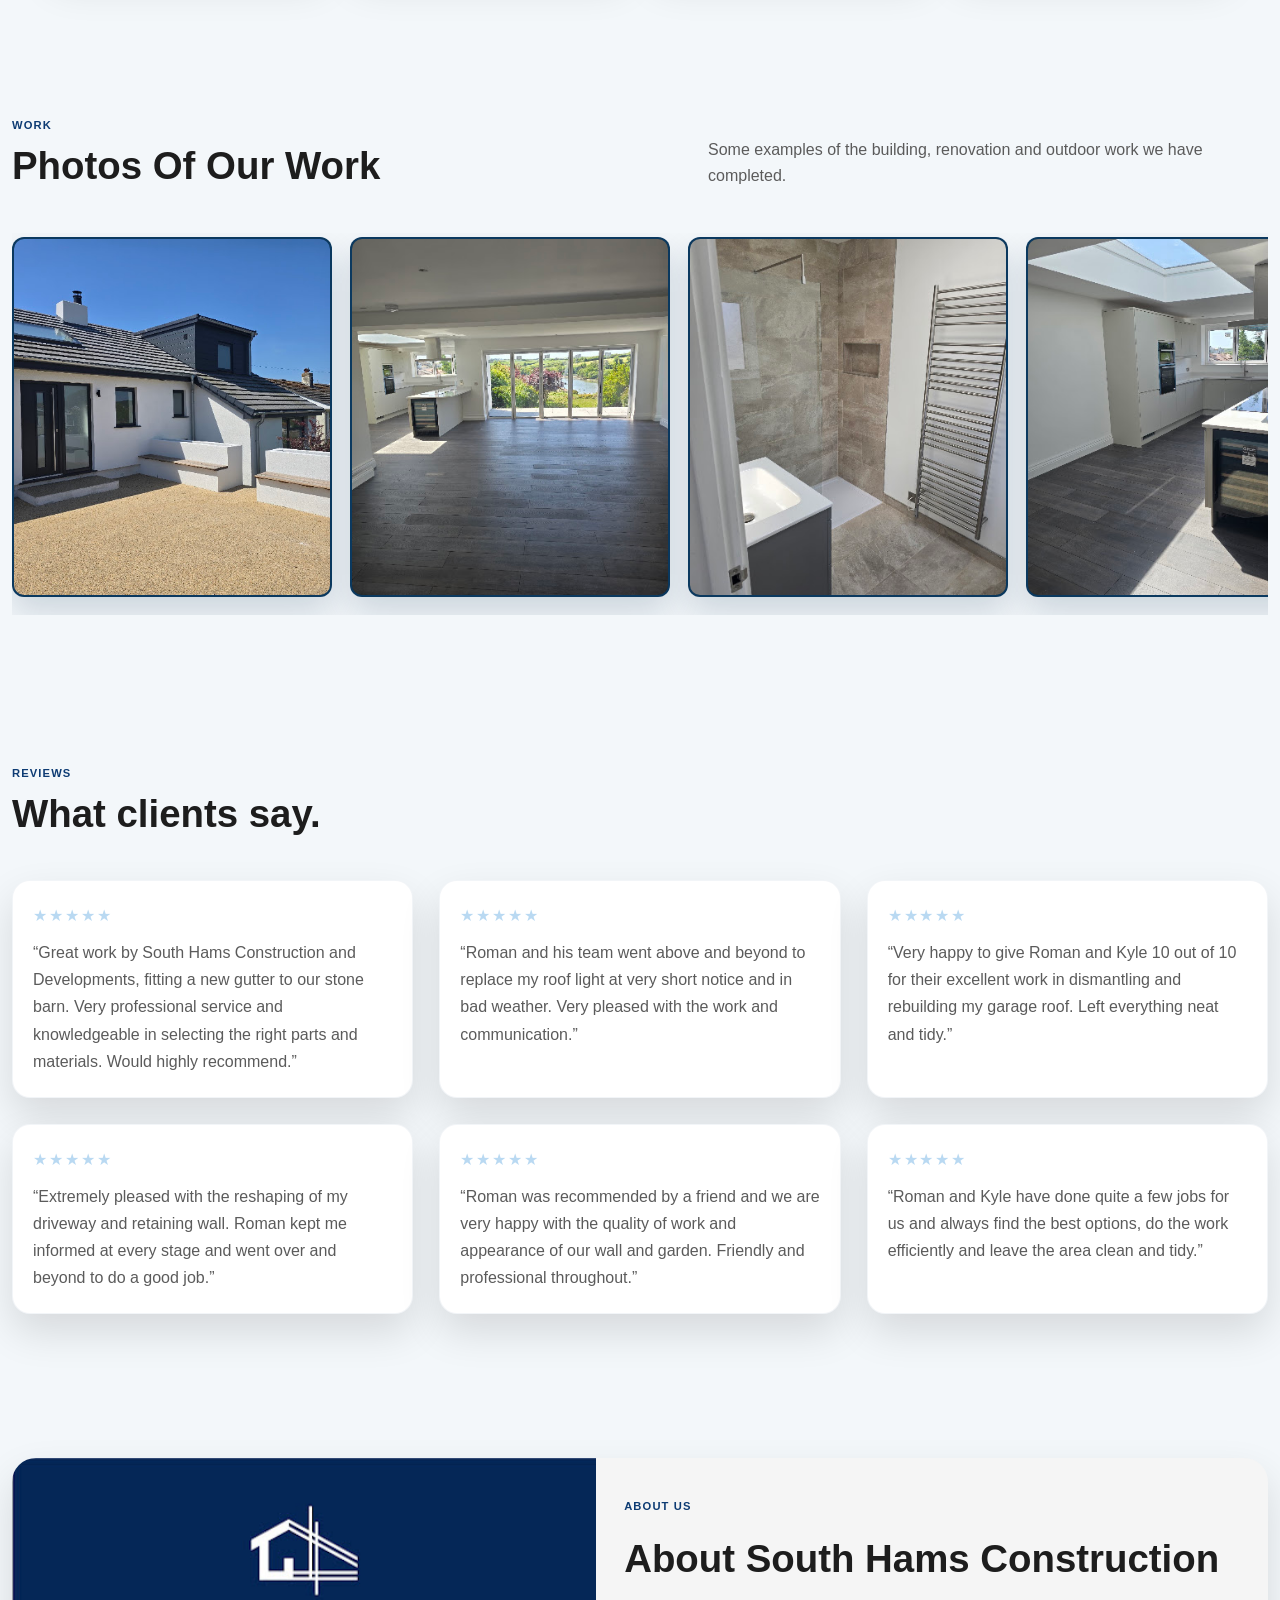
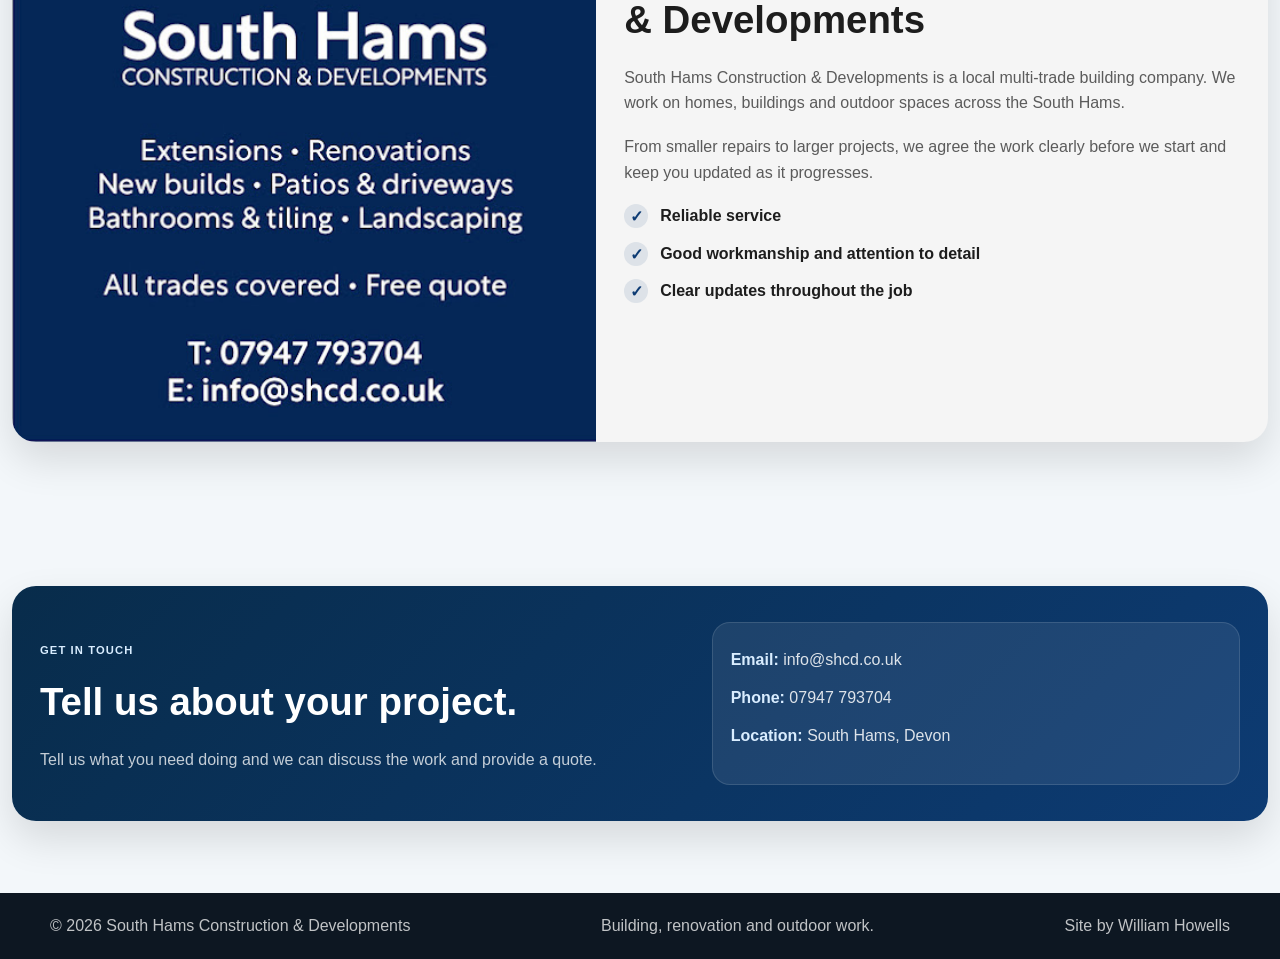
==== commit 647d637a: "Logo Change (On Request)" ====
--- a/index.html
+++ b/index.html
@@ -36,7 +36,7 @@
         <header class="topbar">
             <div class="container navbar">
                 <a href="#home" class="brand" aria-label="South Hams Construction &amp; Developments home">
-                    <img src="Photos/Logo5-transparent.png" alt="South Hams Construction &amp; Developments logo" />
+                    <img src="logo10.png" alt="South Hams Construction &amp; Developments logo" />
                 </a>
 
                 <nav class="nav-links" aria-label="Main navigation">
--- a/style.css
+++ b/style.css
@@ -49,9 +49,9 @@
     position: sticky;
     top: 0;
     z-index: 20;
-    background: #000000;
-    border-bottom: none;
-    box-shadow: none;
+    background: var(--white);
+    border-bottom: 1px solid #e5e5e5;
+    box-shadow: 0 2px 8px rgba(0, 0, 0, 0.06);
 }
 
 .navbar {
@@ -69,13 +69,14 @@
     font-weight: 800;
     letter-spacing: 0.05em;
     text-transform: uppercase;
-    color: #ffffff;
+    color: var(--text);
     font-size: 0.8rem;
 }
 
 .brand img {
-    width: clamp(230px, 26vw, 340px);
-    height: auto;
+    width: auto;
+    height: 130px;
+    max-width: 100%;
     object-fit: contain;
     border-radius: 0;
     background: transparent;
@@ -99,7 +100,7 @@
     font-size: 0.82rem;
     font-weight: 700;
     letter-spacing: 0.04em;
-    color: var(--white);
+    color: var(--text);
     text-transform: uppercase;
     transition: all 0.2s ease;
 }
@@ -107,7 +108,7 @@
 .nav-links a:hover,
 .nav-links a.active {
     background: transparent;
-    color: var(--brand-gold-soft);
+    color: var(--brand-blue);
     box-shadow: none;
 }
 
@@ -705,21 +706,16 @@
     }
 
     .brand img {
-        width: 245px;
+        width: auto;
+        height: 110px;
     }
 
     .nav-links {
-        width: calc(100vw - 24px);
+        width: 100%;
         margin-top: 10px;
         gap: 4px;
-        flex-wrap: nowrap;
-        overflow-x: auto;
-        padding-bottom: 4px;
-        scrollbar-width: none;
-    }
-
-    .nav-links::-webkit-scrollbar {
-        display: none;
+        flex-wrap: wrap;
+        overflow: visible;
     }
 
     .nav-links a {
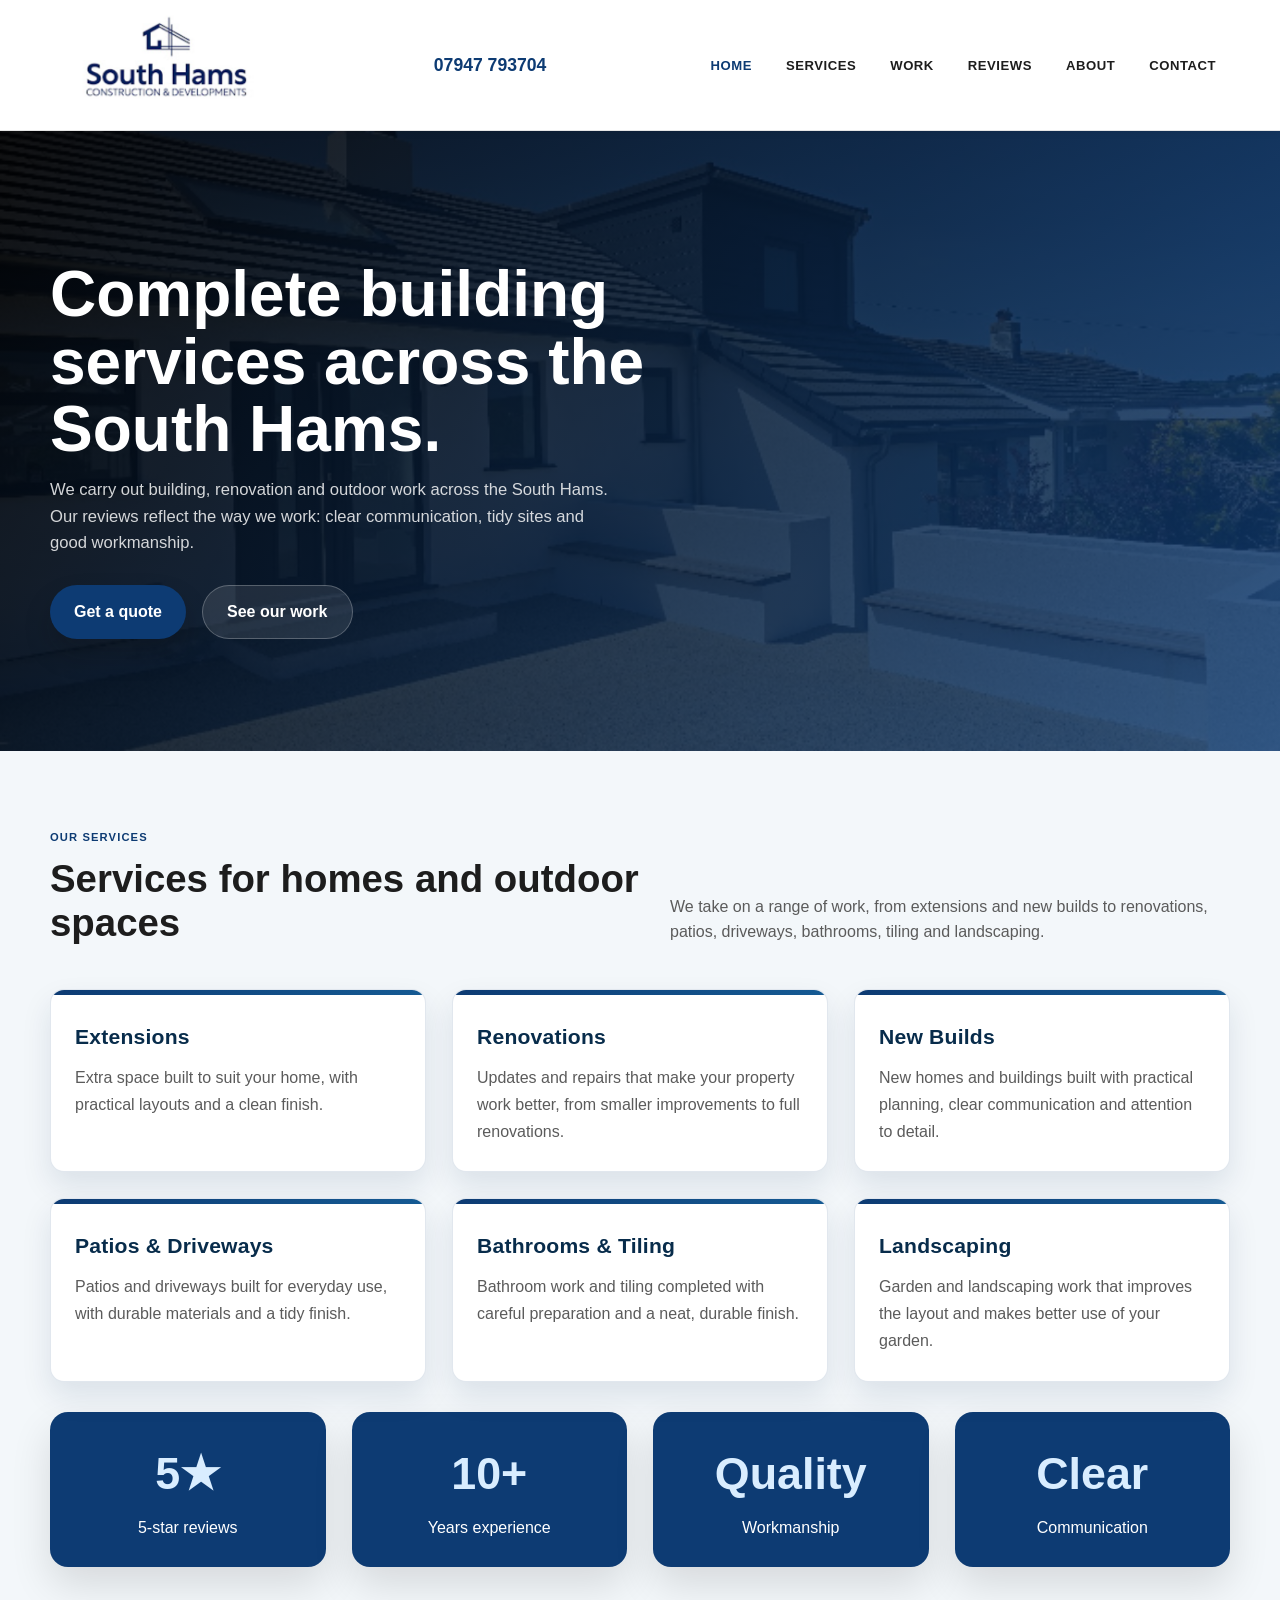
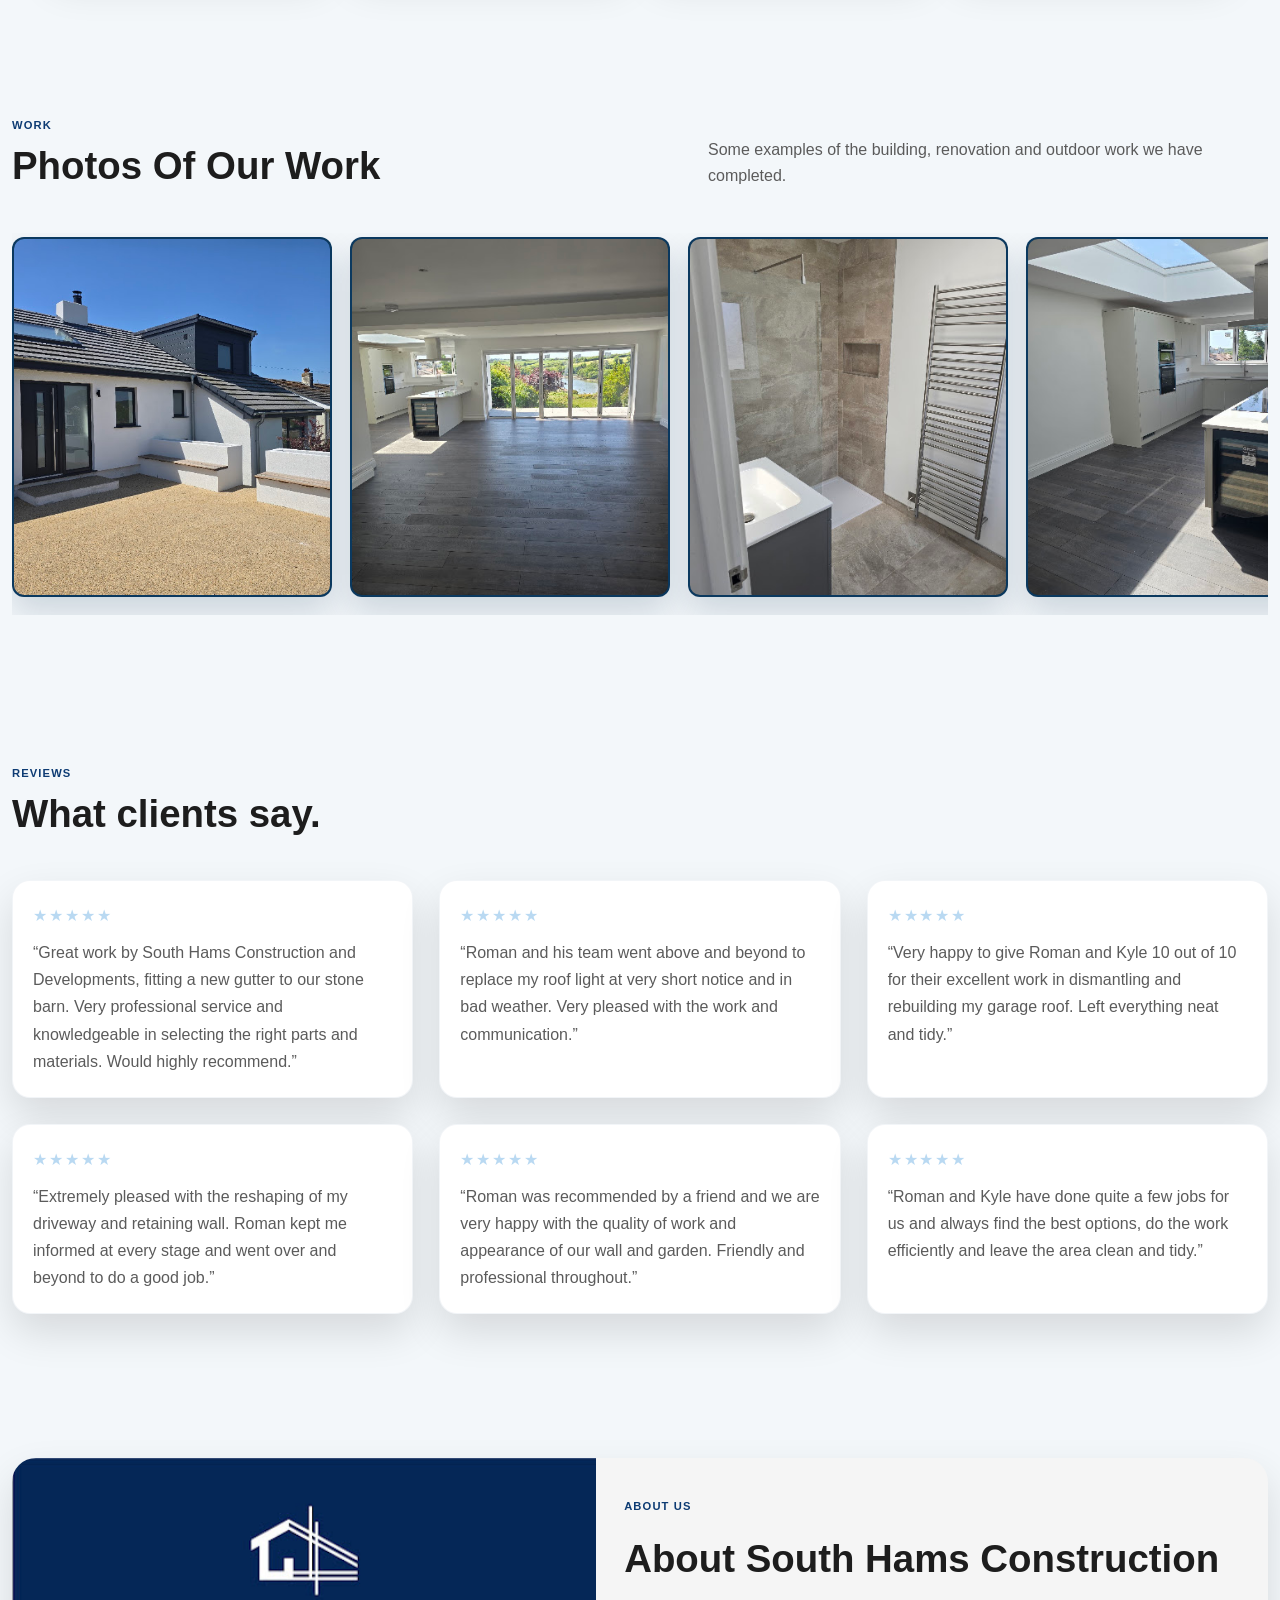
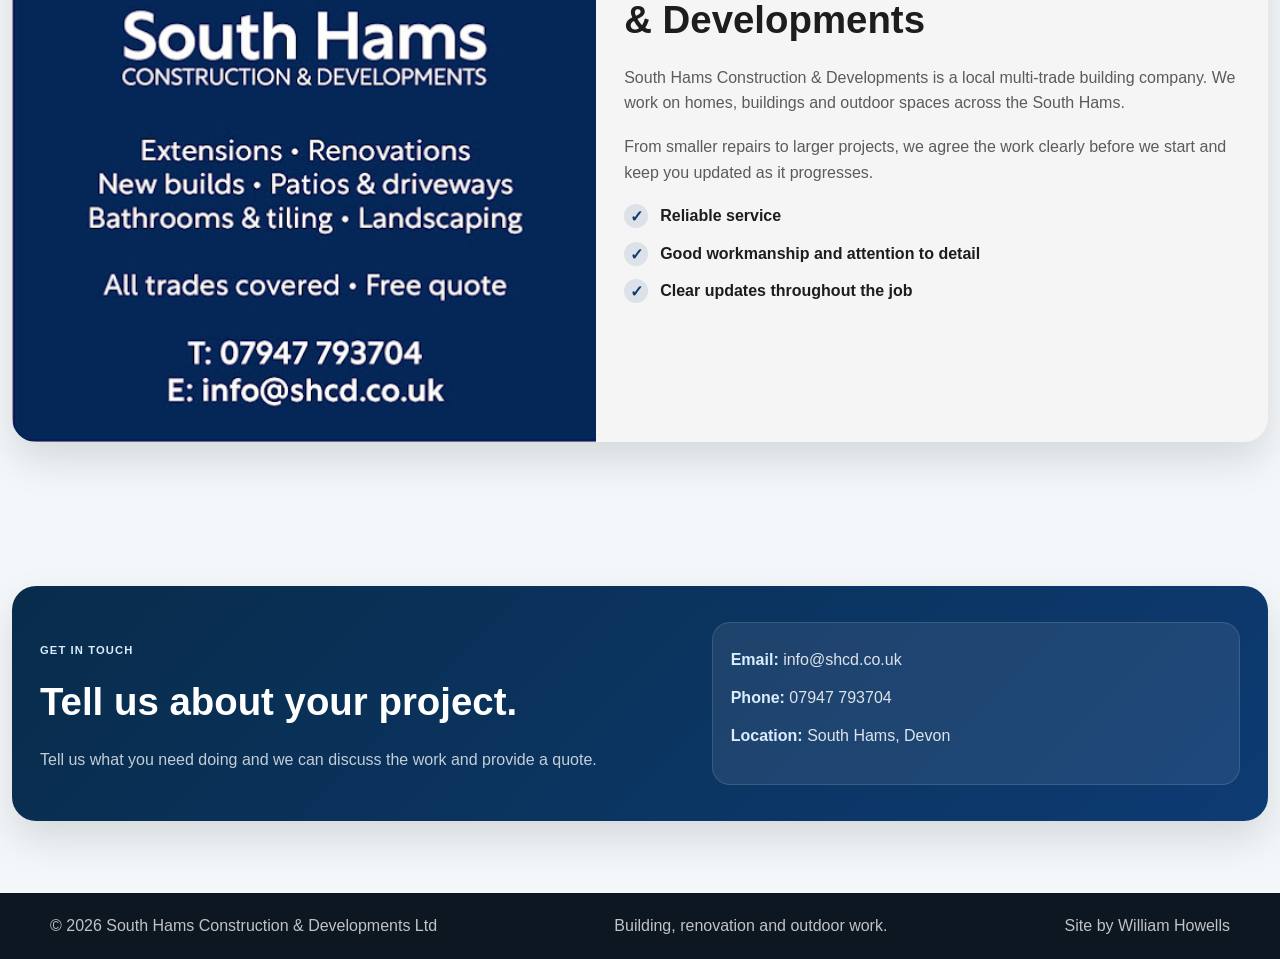
==== commit 7a99d48a: "Phone Number Font larger + BAckground image Change" ====
--- a/index.html
+++ b/index.html
@@ -39,6 +39,8 @@
                     <img src="logo10.png" alt="South Hams Construction &amp; Developments logo" />
                 </a>
 
+                <a class="phone-link" href="tel:07947793704">07947 793704</a>
+
                 <nav class="nav-links" aria-label="Main navigation">
                     <a class="active" href="#home">Home</a>
                     <a href="#services">Services</a>
@@ -263,7 +265,7 @@
 
         <footer>
             <div class="container footer-inner">
-                <span>© 2026 South Hams Construction &amp; Developments</span>
+                <span>© 2026 South Hams Construction &amp; Developments Ltd</span>
                 <span>Building, renovation and outdoor work.</span>
                 <span>Site by William Howells</span>
             </div>
--- a/style.css
+++ b/style.css
@@ -87,6 +87,18 @@
     filter: none;
 }
 
+.phone-link {
+    color: var(--brand-blue);
+    font-size: 1.1rem;
+    font-weight: 700;
+    white-space: nowrap;
+}
+
+.phone-link:hover {
+    color: var(--brand-blue-deep);
+    text-decoration: underline;
+}
+
 .nav-links {
     display: flex;
     align-items: center;
@@ -114,7 +126,7 @@
 
 .hero {
     background: linear-gradient(135deg, rgba(0, 0, 0, 0.9), rgba(13, 59, 115, 0.82)),
-        url('Photos/unnamed1.jpg') center/cover no-repeat;
+        url('Photos/unnamed.jpg') center/cover no-repeat;
     min-height: 620px;
     display: flex;
     align-items: center;
@@ -572,6 +584,18 @@
 }
 
 @media (max-width: 980px) {
+    .navbar {
+        flex-wrap: wrap;
+        justify-content: center;
+        gap: 8px 20px;
+        padding: 10px 0;
+    }
+
+    .nav-links {
+        flex-basis: 100%;
+        justify-content: center;
+    }
+
     .hero-inner,
     .about-grid,
     .contact-grid,
@@ -710,6 +734,11 @@
         height: 110px;
     }
 
+    .phone-link {
+        display: inline-flex;
+        margin-top: 8px;
+    }
+
     .nav-links {
         width: 100%;
         margin-top: 10px;
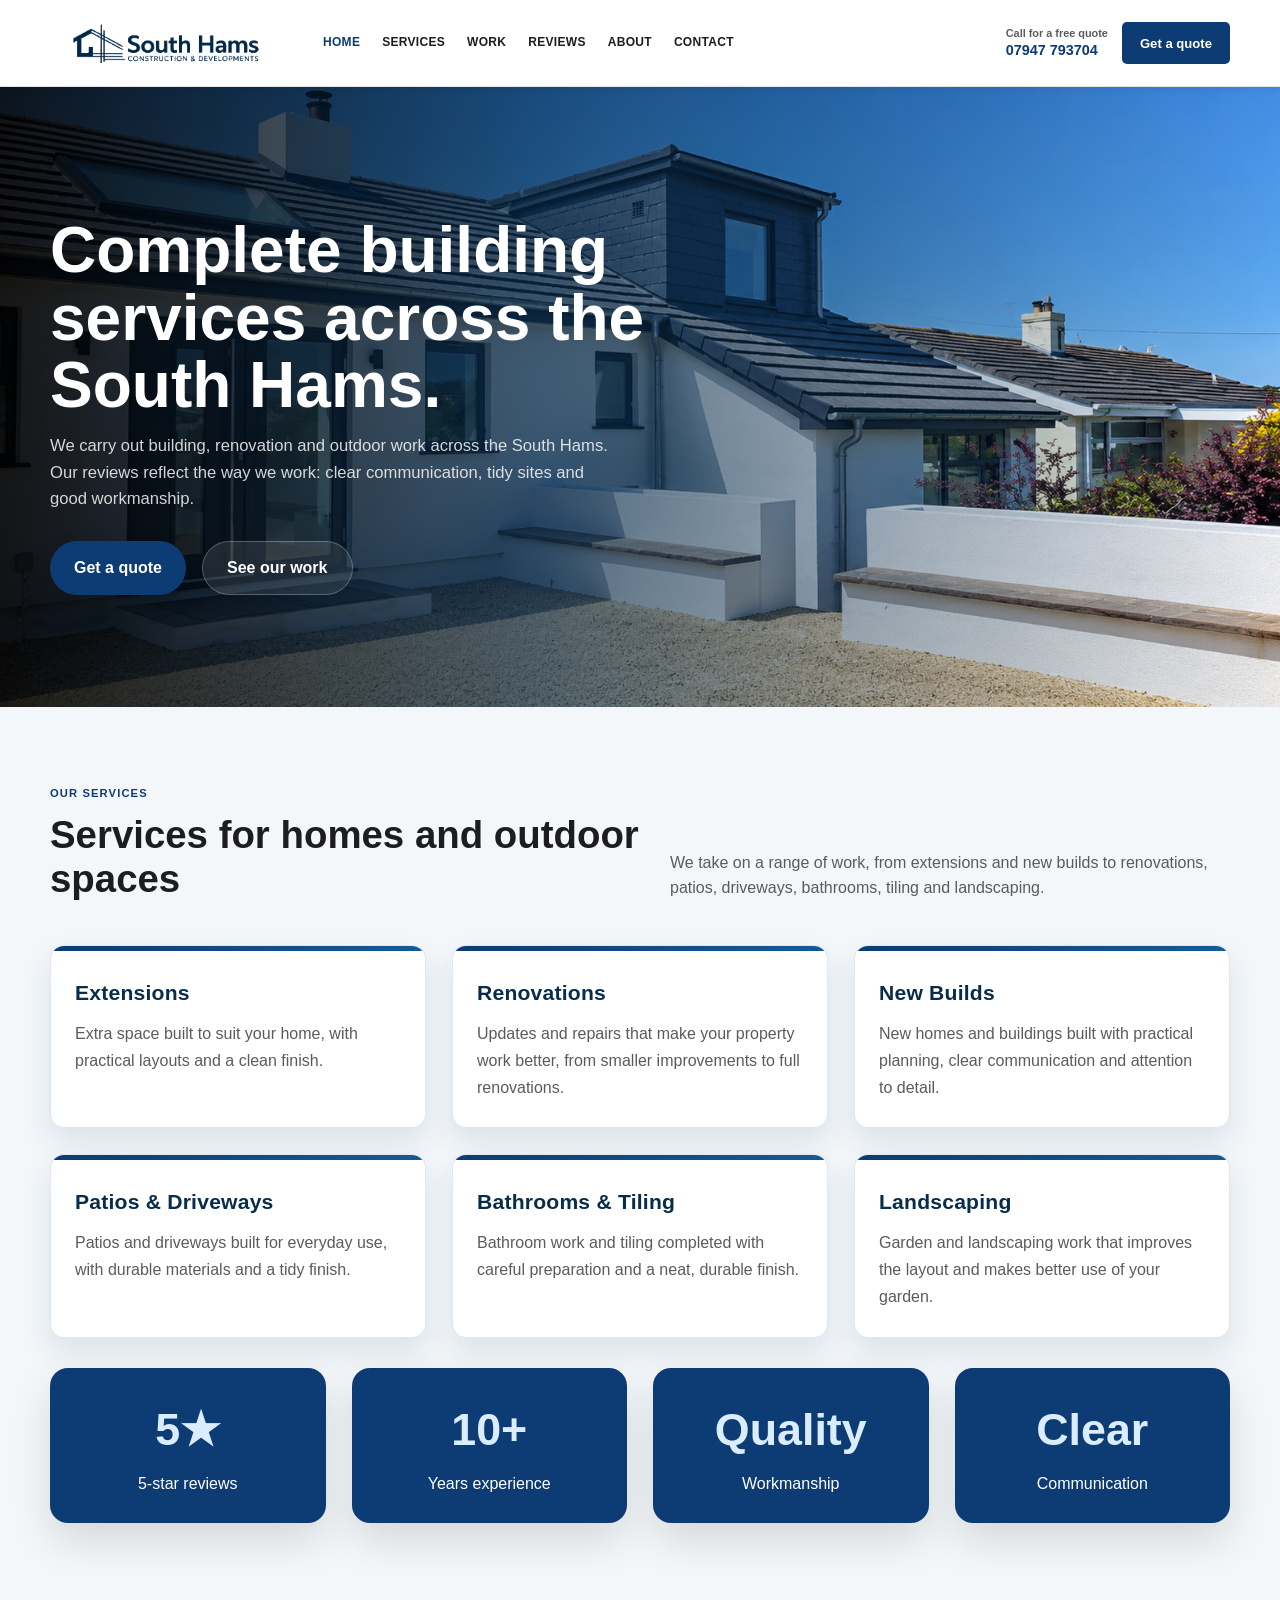
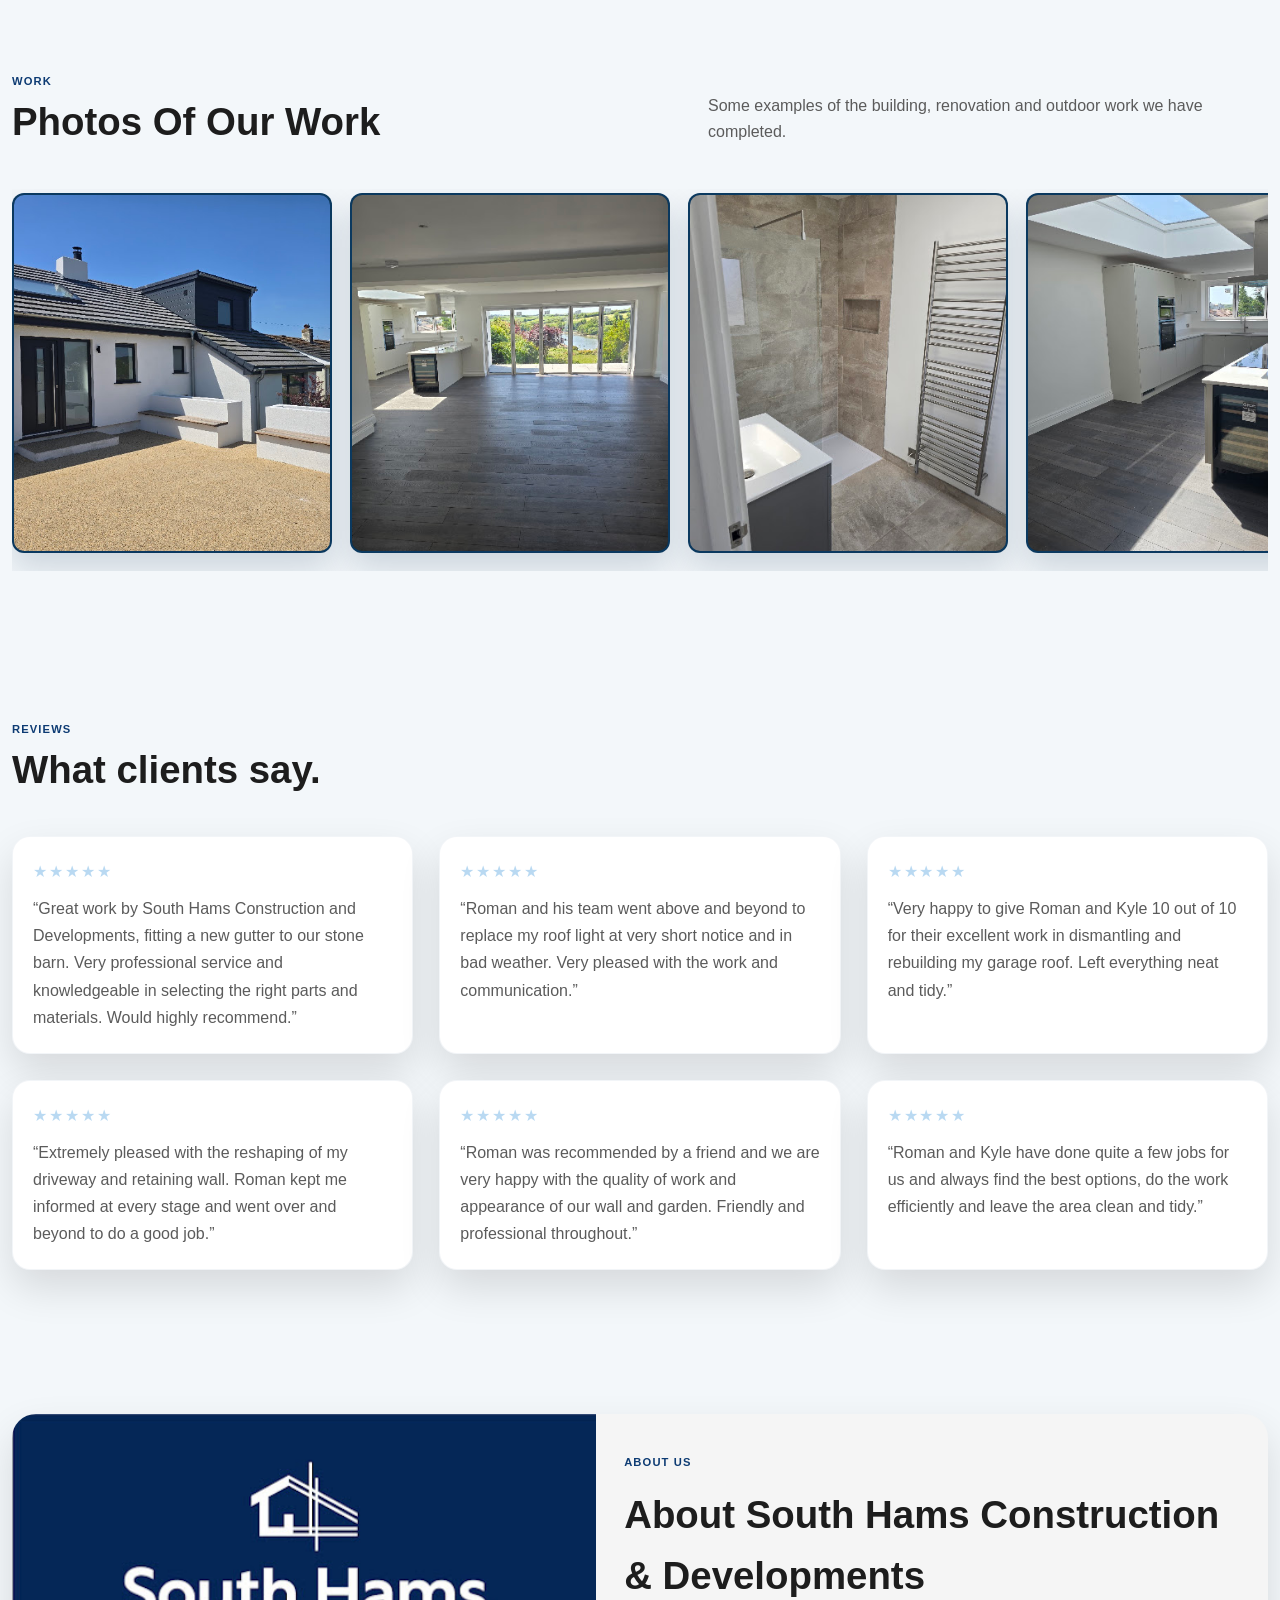
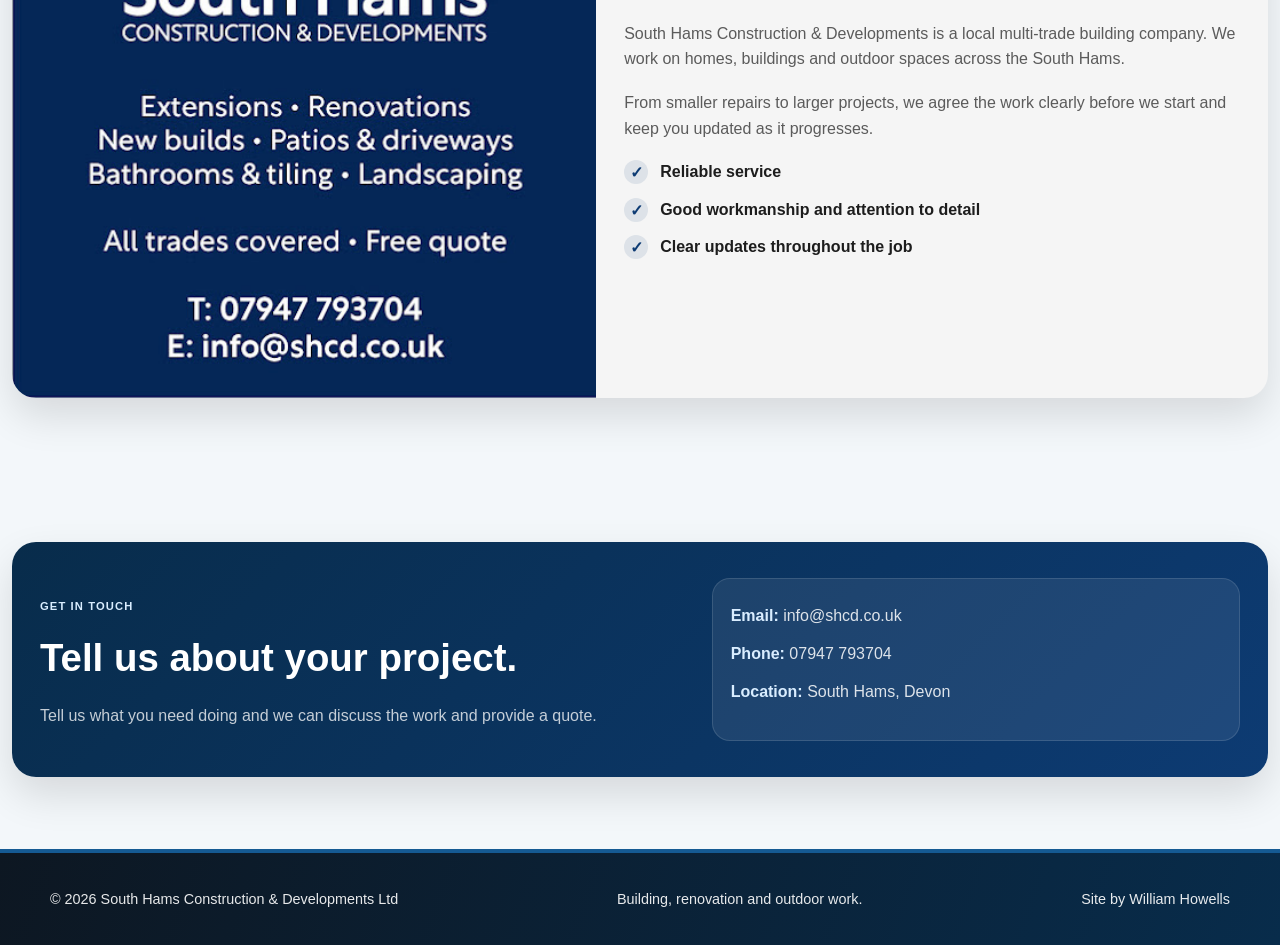
==== commit 881fd449: "Updated Changes" ====
--- a/index.html
+++ b/index.html
@@ -2,6 +2,8 @@
 <html lang="en">
     <head>
         <meta charset="UTF-8" />
+        <link rel="icon" href="favicon.png" type="image/png" sizes="192x192" />
+        <link rel="apple-touch-icon" href="Photos/site-logo.png" />
         <meta name="viewport" content="width=device-width, initial-scale=1.0" />
         <title>South Hams Construction &amp; Developments</title>
         <meta name="description" content="South Hams Construction &amp; Developments delivers multi-trade building, renovation and outdoor work across the South Hams." />
@@ -11,17 +13,19 @@
         <meta property="og:type" content="website" />
         <meta property="og:title" content="South Hams Construction and Developments" />
         <meta property="og:description" content="Multi-trade building, renovation and outdoor work across the South Hams." />
-        <meta property="og:image" content="Photos/Logo5-transparent.png" />
+        <meta property="og:image" content="https://shcd.co.uk/Photos/site-logo.png" />
         <meta name="twitter:card" content="summary" />
         <meta name="twitter:title" content="South Hams Construction and Developments" />
         <meta name="twitter:description" content="Multi-trade building, renovation and outdoor work across the South Hams." />
+        <meta name="twitter:image" content="https://shcd.co.uk/Photos/site-logo.png" />
         <script type="application/ld+json">
         {
             "@context": "https://schema.org",
             "@type": "LocalBusiness",
             "name": "South Hams Construction and Developments",
             "description": "Multi-trade building, renovation and outdoor work across the South Hams.",
-            "image": "Photos/Logo5-transparent.png",
+            "image": "https://shcd.co.uk/Photos/NavBar.png",
+            "logo": "https://shcd.co.uk/Photos/site-logo.png",
             "email": "info@shcd.co.uk",
             "areaServed": {
                 "@type": "AdministrativeArea",
@@ -36,18 +40,30 @@
         <header class="topbar">
             <div class="container navbar">
                 <a href="#home" class="brand" aria-label="South Hams Construction &amp; Developments home">
-                    <img src="logo10.png" alt="South Hams Construction &amp; Developments logo" />
+                    <img src="Photos/Logo5-transparent.png" alt="South Hams Construction &amp; Developments logo" />
                 </a>
 
-                <a class="phone-link" href="tel:07947793704">07947 793704</a>
-
-                <nav class="nav-links" aria-label="Main navigation">
-                    <a class="active" href="#home">Home</a>
-                    <a href="#services">Services</a>
-                    <a href="#work">Work</a>
-                    <a href="#reviews">Reviews</a>
-                    <a href="#about">About</a>
-                    <a href="#contact">Contact</a>
+                <button class="nav-toggle" type="button" aria-controls="main-navigation" aria-expanded="false">
+                    <span>Menu</span>
+                    <span class="nav-toggle-icon" aria-hidden="true"><span></span><span></span><span></span></span>
+                </button>
+
+                <nav class="nav-menu" id="main-navigation" aria-label="Main navigation">
+                    <div class="nav-links">
+                        <a class="active" href="#home">Home</a>
+                        <a href="#services">Services</a>
+                        <a href="#work">Work</a>
+                        <a href="#reviews">Reviews</a>
+                        <a href="#about">About</a>
+                        <a href="#contact">Contact</a>
+                    </div>
+                    <div class="nav-actions">
+                        <a class="phone-link" href="tel:07947793704">
+                            <span class="phone-prompt">Call for a free quote</span>
+                            <span>07947 793704</span>
+                        </a>
+                        <a class="nav-cta" href="#contact">Get a quote</a>
+                    </div>
                 </nav>
             </div>
         </header>
@@ -169,6 +185,10 @@
                         <a class="gallery-item" href="Photos/unnamed21.jpg" rel="noopener" aria-label="Open full-size image: Building work"><img src="Photos/unnamed21.jpg" alt="Building work" /></a>
                         <a class="gallery-item" href="Photos/unnamed22.jpg" rel="noopener" aria-label="Open full-size image: Renovation work"><img src="Photos/unnamed22.jpg" alt="Renovation work" /></a>
                         <a class="gallery-item" href="Photos/unnamed23.jpg" rel="noopener" aria-label="Open full-size image: Outdoor improvement"><img src="Photos/unnamed23.jpg" alt="Outdoor improvement" /></a>
+                        <a class="gallery-item" href="Photos/unamed24.jpg" rel="noopener" aria-label="Open full-size image: Construction project"><img src="Photos/unamed24.jpg" alt="Construction project" loading="lazy" /></a>
+                        <a class="gallery-item" href="Photos/unnamed25.jpg" rel="noopener" aria-label="Open full-size image: Building project"><img src="Photos/unnamed25.jpg" alt="Building project" loading="lazy" /></a>
+                        <a class="gallery-item" href="Photos/unamed26.jpg" rel="noopener" aria-label="Open full-size image: Renovation project"><img src="Photos/unamed26.jpg" alt="Renovation project" loading="lazy" /></a>
+                        <a class="gallery-item" href="Photos/unamed27.jpg" rel="noopener" aria-label="Open full-size image: Outdoor improvement"><img src="Photos/unamed27.jpg" alt="Outdoor improvement" loading="lazy" /></a>
                     </div>
                 </div>
             </section>
@@ -275,7 +295,25 @@
             const lightbox = document.getElementById("lightbox");
             const lightboxImage = document.getElementById("lightbox-image");
             const lightboxClose = document.getElementById("lightbox-close");
+            const navToggle = document.querySelector(".nav-toggle");
+            const navMenu = document.getElementById("main-navigation");
             let lastFocusedGalleryItem;
+
+            function closeNavigation(returnFocus = false) {
+                navMenu.classList.remove("is-open");
+                navToggle.setAttribute("aria-expanded", "false");
+                if (returnFocus) navToggle.focus();
+            }
+
+            navToggle.addEventListener("click", () => {
+                const isOpen = navToggle.getAttribute("aria-expanded") === "true";
+                navToggle.setAttribute("aria-expanded", String(!isOpen));
+                navMenu.classList.toggle("is-open", !isOpen);
+            });
+
+            navMenu.querySelectorAll("a").forEach((link) => {
+                link.addEventListener("click", () => closeNavigation());
+            });
 
             function closeLightbox() {
                 lightbox.hidden = true;
@@ -301,6 +339,13 @@
             });
             document.addEventListener("keydown", (event) => {
                 if (event.key === "Escape" && !lightbox.hidden) closeLightbox();
+                if (event.key === "Escape" && navToggle.getAttribute("aria-expanded") === "true") {
+                    closeNavigation(true);
+                }
+            });
+
+            window.addEventListener("resize", () => {
+                if (window.innerWidth > 1040) closeNavigation();
             });
         </script>
     </body>
--- a/style.css
+++ b/style.css
@@ -125,8 +125,8 @@
 }
 
 .hero {
-    background: linear-gradient(135deg, rgba(0, 0, 0, 0.9), rgba(13, 59, 115, 0.82)),
-        url('Photos/unnamed.jpg') center/cover no-repeat;
+    background: linear-gradient(90deg, rgba(0, 0, 0, 0.88) 0%, rgba(8, 44, 75, 0.68) 42%, rgba(8, 44, 75, 0) 100%),
+        url('Photos/NavBar.png') center/cover no-repeat;
     min-height: 620px;
     display: flex;
     align-items: center;
@@ -570,9 +570,13 @@
 }
 
 footer {
-    background: #0d1722;
-    color: rgba(255, 255, 255, 0.74);
-    padding: 20px 0;
+    min-height: 96px;
+    display: flex;
+    align-items: center;
+    border-top: 4px solid var(--brand-blue-mid);
+    background: linear-gradient(110deg, #0d1722, var(--brand-blue-deep));
+    color: rgba(255, 255, 255, 0.9);
+    padding: 26px 0;
 }
 
 .footer-inner {
@@ -581,6 +585,7 @@
     align-items: center;
     gap: 12px;
     flex-wrap: wrap;
+    font-size: 0.9rem;
 }
 
 @media (max-width: 980px) {
@@ -862,7 +867,20 @@
 
 /* Mobile card emphasis */
 @media (max-width: 620px) {
-    .service-card,
+    .service-card {
+        padding: 24px 20px 20px;
+        border: 1px solid rgba(13, 59, 115, 0.12);
+        border-radius: 14px;
+        background: linear-gradient(145deg, #ffffff 0%, #f8fbfe 100%);
+        box-shadow: 0 6px 18px rgba(8, 44, 75, 0.08);
+    }
+
+    .service-card:hover {
+        transform: none;
+        border-color: rgba(13, 59, 115, 0.12);
+        box-shadow: 0 6px 18px rgba(8, 44, 75, 0.08);
+    }
+
     .review-card {
         border: 1px solid rgba(13, 59, 115, 0.18);
         border-left: 5px solid var(--brand-blue-mid);
@@ -871,17 +889,34 @@
     }
 
     .service-card::before {
-        height: 3px;
+        height: 4px;
+        border-radius: 14px 14px 0 0;
     }
 
     .service-card h3 {
-        font-size: 1.2rem;
+        display: flex;
+        align-items: center;
+        gap: 10px;
+        margin-bottom: 8px;
+        font-size: 1.18rem;
+        line-height: 1.3;
+    }
+
+    .service-card h3::before {
+        content: "";
+        flex: 0 0 9px;
+        width: 9px;
+        height: 9px;
+        border: 3px solid rgba(21, 90, 147, 0.18);
+        border-radius: 50%;
+        background: var(--brand-blue);
+        background-clip: padding-box;
     }
 
     .service-card p,
     .review-card p {
         font-size: 0.94rem;
-        line-height: 1.6;
+        line-height: 1.55;
     }
 
     .review-card {
@@ -889,7 +924,18 @@
     }
 
     .review-stars {
-        margin-bottom: 8px;
+        display: inline-flex;
+        align-items: center;
+        justify-content: center;
+        margin: 0 0 12px;
+        padding: 5px 10px;
+        border: 1px solid #f2dfb6;
+        border-radius: 999px;
+        background: #fff8e9;
+        color: #b77908;
+        font-size: 1.05rem;
+        letter-spacing: 0.12em;
+        line-height: 1.2;
     }
 
     .stat-card {
@@ -916,3 +962,223 @@
         background: rgba(0, 0, 0, 0.2);
     }
 }
+
+.navbar {
+    min-height: 86px;
+    flex-wrap: nowrap;
+    gap: 22px;
+}
+
+.brand {
+    flex: 0 0 auto;
+}
+
+.brand img {
+    display: block;
+    width: 240px;
+    height: auto;
+    max-width: 240px;
+    filter: brightness(0) saturate(100%) invert(14%) sepia(23%) saturate(4102%) hue-rotate(183deg) brightness(88%) contrast(104%);
+}
+
+.nav-menu {
+    display: flex;
+    flex: 1;
+    align-items: center;
+    justify-content: space-between;
+    gap: 18px;
+}
+
+.nav-links {
+    flex-wrap: nowrap;
+    gap: 0;
+}
+
+.nav-links a {
+    padding: 10px 11px;
+    font-size: 0.75rem;
+    letter-spacing: 0.025em;
+}
+
+.nav-links a.active {
+    color: var(--brand-blue);
+}
+
+.nav-actions {
+    display: flex;
+    flex: 0 0 auto;
+    align-items: center;
+    gap: 14px;
+}
+
+.phone-link {
+    display: flex;
+    flex-direction: column;
+    align-items: flex-start;
+    font-size: 0.9rem;
+    line-height: 1.25;
+}
+
+.phone-prompt {
+    color: var(--muted);
+    font-size: 0.68rem;
+    font-weight: 600;
+}
+
+.nav-cta {
+    display: inline-flex;
+    align-items: center;
+    justify-content: center;
+    min-height: 42px;
+    padding: 0 18px;
+    border-radius: 5px;
+    background: var(--brand-blue);
+    color: var(--white);
+    font-size: 0.82rem;
+    font-weight: 700;
+    white-space: nowrap;
+    transition: background-color 0.2s ease, transform 0.2s ease;
+}
+
+.nav-cta:hover {
+    background: var(--brand-blue-deep);
+    transform: translateY(-1px);
+}
+
+.nav-toggle {
+    display: none;
+    align-items: center;
+    justify-content: center;
+    gap: 10px;
+    min-height: 44px;
+    padding: 0 12px;
+    border: 1px solid #dce4eb;
+    border-radius: 5px;
+    background: var(--white);
+    color: var(--brand-blue-deep);
+    font: inherit;
+    font-size: 0.88rem;
+    font-weight: 700;
+    cursor: pointer;
+}
+
+.nav-toggle:focus-visible,
+.nav-cta:focus-visible,
+.nav-links a:focus-visible {
+    outline: 3px solid var(--brand-blue-mid);
+    outline-offset: 3px;
+}
+
+.nav-toggle-icon {
+    display: grid;
+    gap: 4px;
+}
+
+.nav-toggle-icon span {
+    display: block;
+    width: 18px;
+    height: 2px;
+    border-radius: 2px;
+    background: currentColor;
+}
+
+@media (max-width: 1040px) {
+    .navbar {
+        min-height: 76px;
+        flex-wrap: wrap;
+        justify-content: space-between;
+        gap: 0 16px;
+        padding: 8px 0;
+    }
+
+    .brand img {
+        width: 200px;
+    }
+
+    .nav-toggle {
+        display: inline-flex;
+    }
+
+    .nav-menu {
+        display: none;
+        flex: 0 0 100%;
+        flex-direction: column;
+        align-items: stretch;
+        gap: 14px;
+        margin-top: 8px;
+        padding: 14px 0 6px;
+        border-top: 1px solid #e5eaf0;
+    }
+
+    .nav-menu.is-open {
+        display: flex;
+    }
+
+    .nav-links {
+        display: grid;
+        grid-template-columns: repeat(3, minmax(0, 1fr));
+        gap: 4px;
+        width: 100%;
+    }
+
+    .nav-links a {
+        padding: 10px 8px;
+        text-align: center;
+    }
+
+    .nav-actions {
+        justify-content: flex-end;
+    }
+}
+
+@media (max-width: 620px) {
+    .navbar {
+        display: flex;
+        flex-direction: row;
+        align-items: center;
+        justify-content: space-between;
+        gap: 12px;
+        padding: 6px 0;
+    }
+
+    .brand {
+        min-width: 0;
+    }
+
+    .brand img {
+        width: min(180px, 48vw);
+        max-width: none;
+    }
+
+    .nav-toggle {
+        flex: 0 0 auto;
+    }
+
+    .nav-links {
+        grid-template-columns: repeat(2, minmax(0, 1fr));
+    }
+
+    .nav-actions {
+        width: 100%;
+        justify-content: space-between;
+        gap: 12px;
+        margin-top: 2px;
+        padding-top: 12px;
+        border-top: 1px solid #e5eaf0;
+    }
+
+    .phone-link {
+        margin-top: 0;
+        font-size: 0.9rem;
+    }
+
+    .phone-prompt {
+        font-size: 0.72rem;
+    }
+
+    .nav-cta {
+        min-height: 44px;
+        padding: 0 16px;
+        font-size: 0.82rem;
+    }
+}
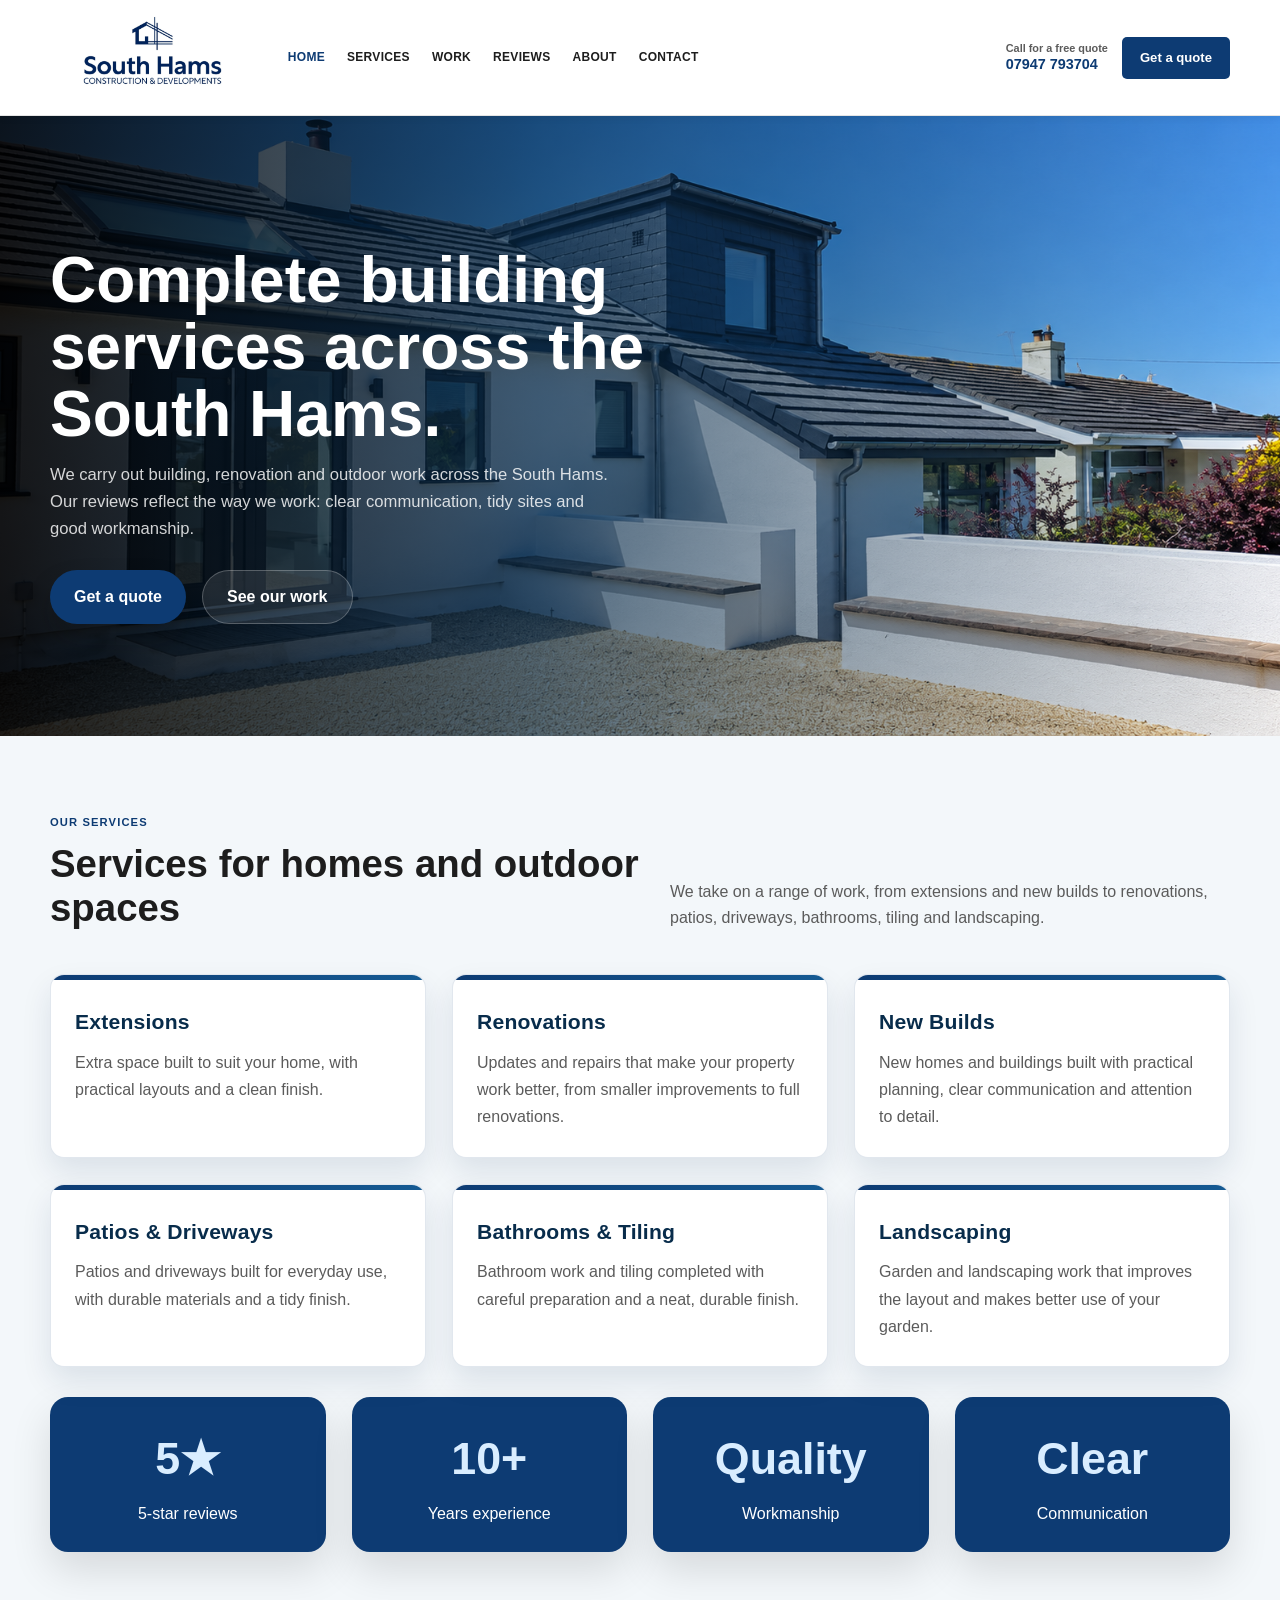
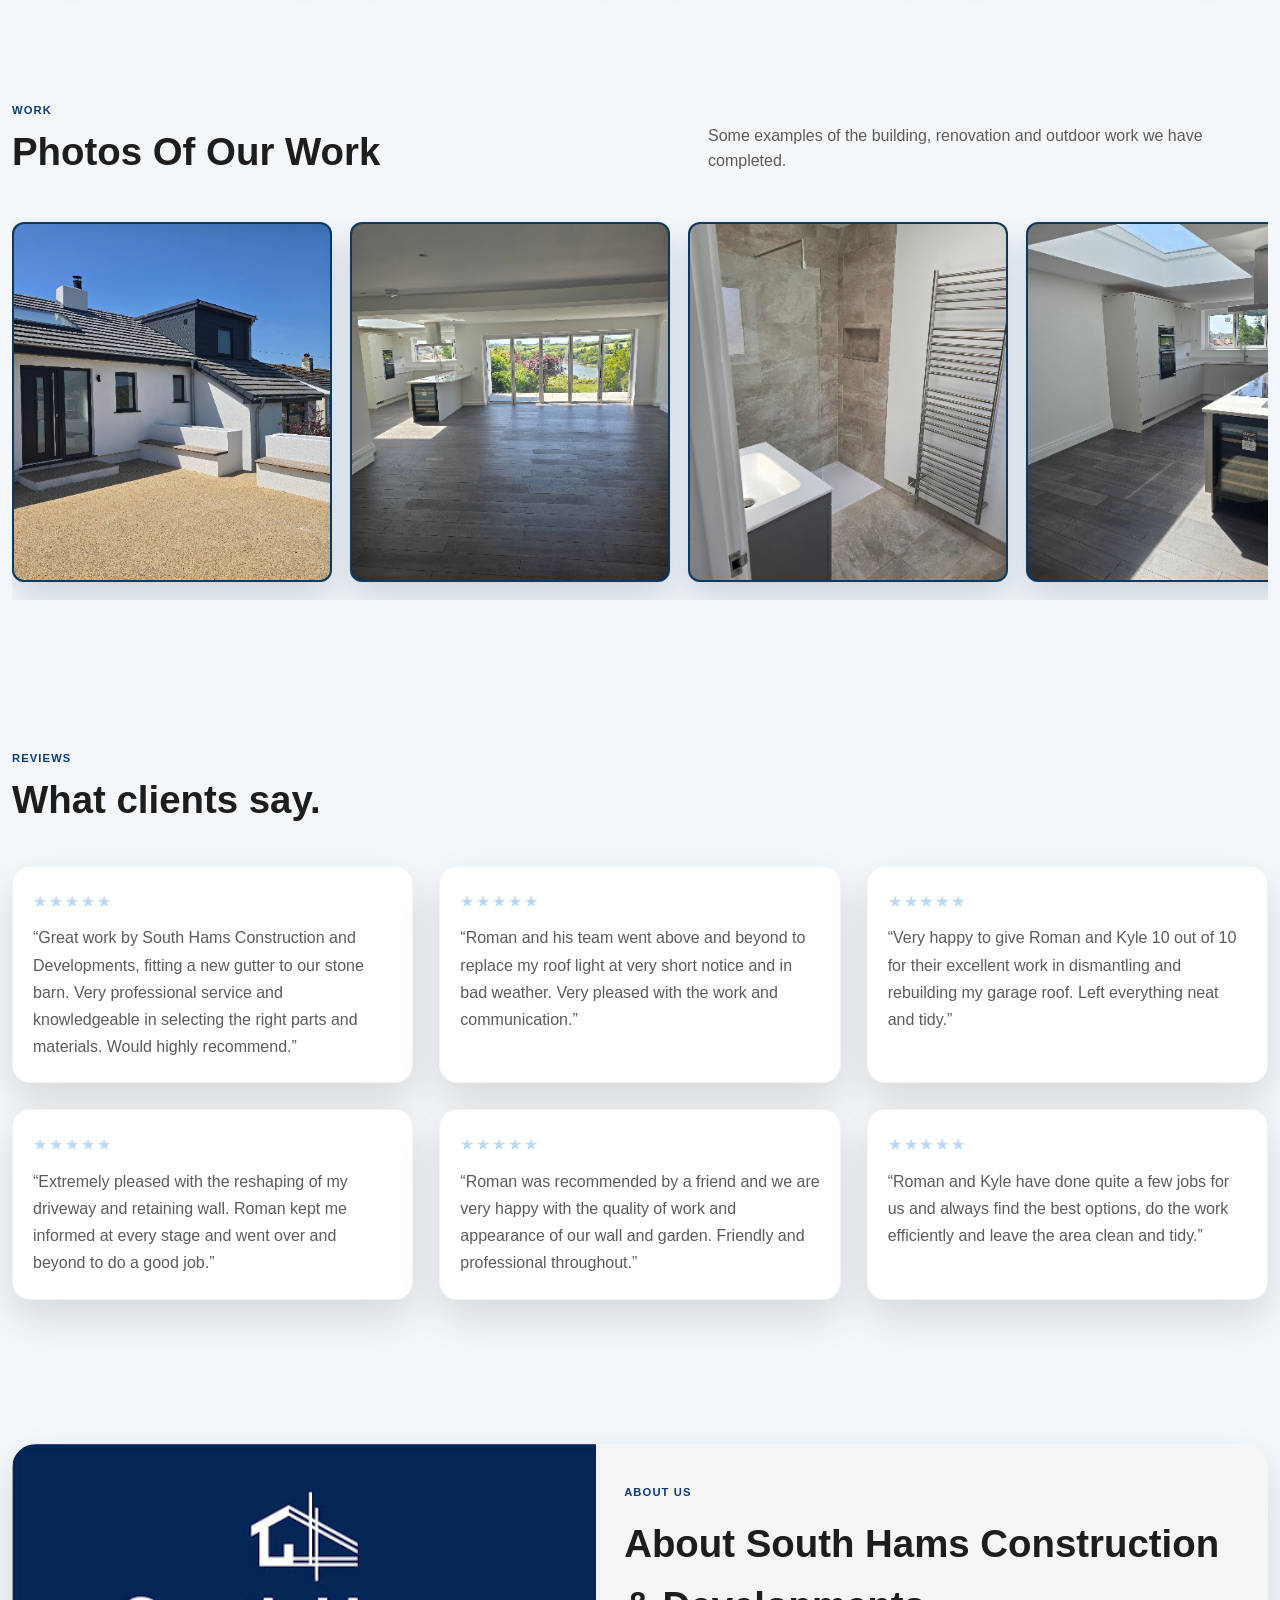
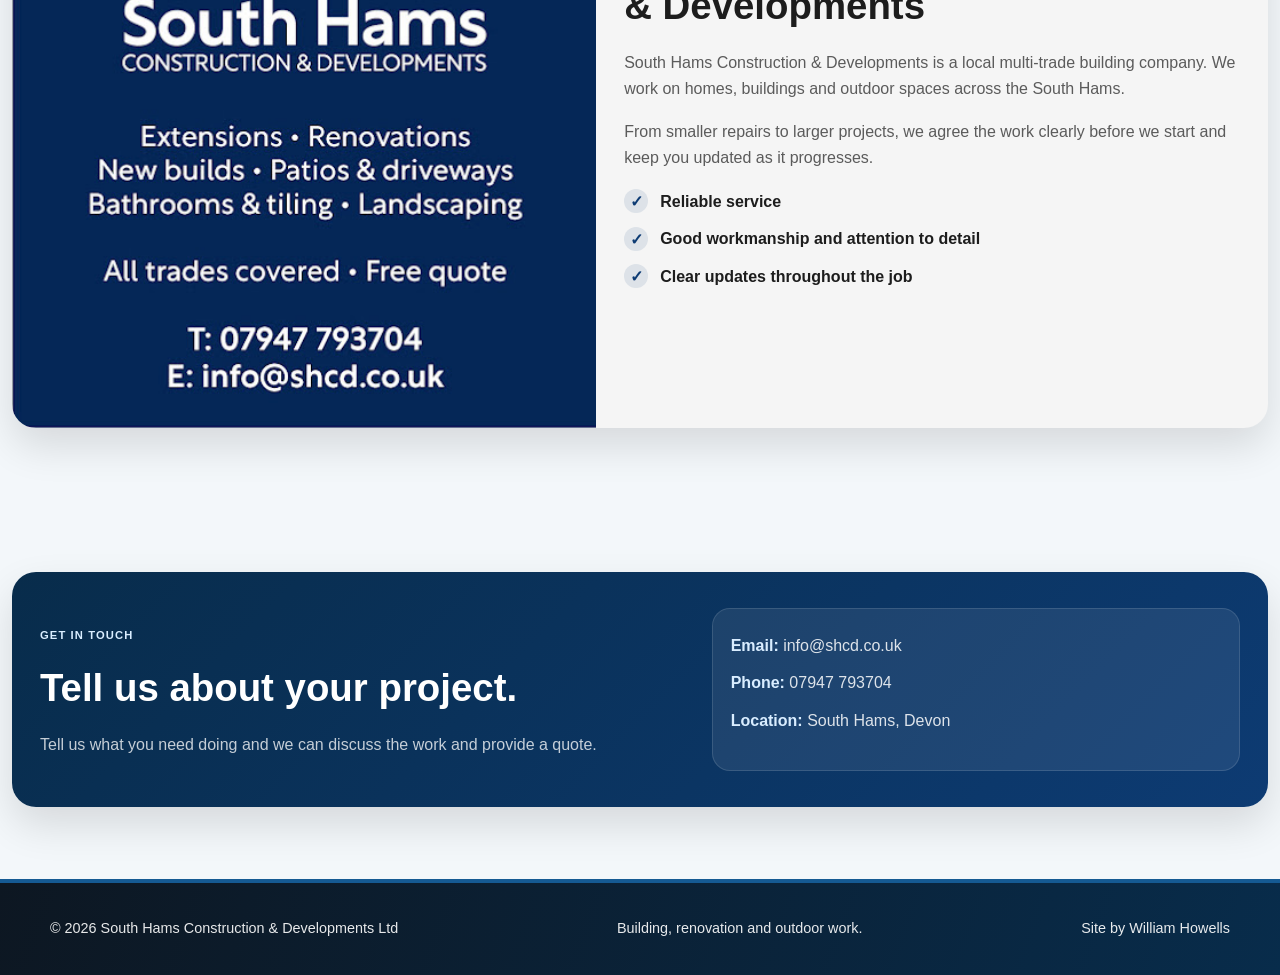
==== commit 2f6d5904: "Change Logo Navbar" ====
--- a/index.html
+++ b/index.html
@@ -2,7 +2,7 @@
 <html lang="en">
     <head>
         <meta charset="UTF-8" />
-        <link rel="icon" href="favicon.png" type="image/png" sizes="192x192" />
+        <link rel="icon" href="Photos/favicon.png" type="image/png" sizes="192x192" />
         <link rel="apple-touch-icon" href="Photos/site-logo.png" />
         <meta name="viewport" content="width=device-width, initial-scale=1.0" />
         <title>South Hams Construction &amp; Developments</title>
@@ -40,7 +40,7 @@
         <header class="topbar">
             <div class="container navbar">
                 <a href="#home" class="brand" aria-label="South Hams Construction &amp; Developments home">
-                    <img src="Photos/Logo5-transparent.png" alt="South Hams Construction &amp; Developments logo" />
+                    <img src="Photos/Logo6.png" alt="South Hams Construction &amp; Developments logo" />
                 </a>
 
                 <button class="nav-toggle" type="button" aria-controls="main-navigation" aria-expanded="false">
--- a/style.css
+++ b/style.css
@@ -975,10 +975,12 @@
 
 .brand img {
     display: block;
-    width: 240px;
+    width: clamp(170px, 16vw, 320px);
     height: auto;
-    max-width: 240px;
-    filter: brightness(0) saturate(100%) invert(14%) sepia(23%) saturate(4102%) hue-rotate(183deg) brightness(88%) contrast(104%);
+    max-width: 100%;
+    background: transparent;
+    filter: none;
+    object-fit: contain;
 }
 
 .nav-menu {
@@ -1146,7 +1148,7 @@
     }
 
     .brand img {
-        width: min(180px, 48vw);
+        width: min(120px, 34vw);
         max-width: none;
     }
 
